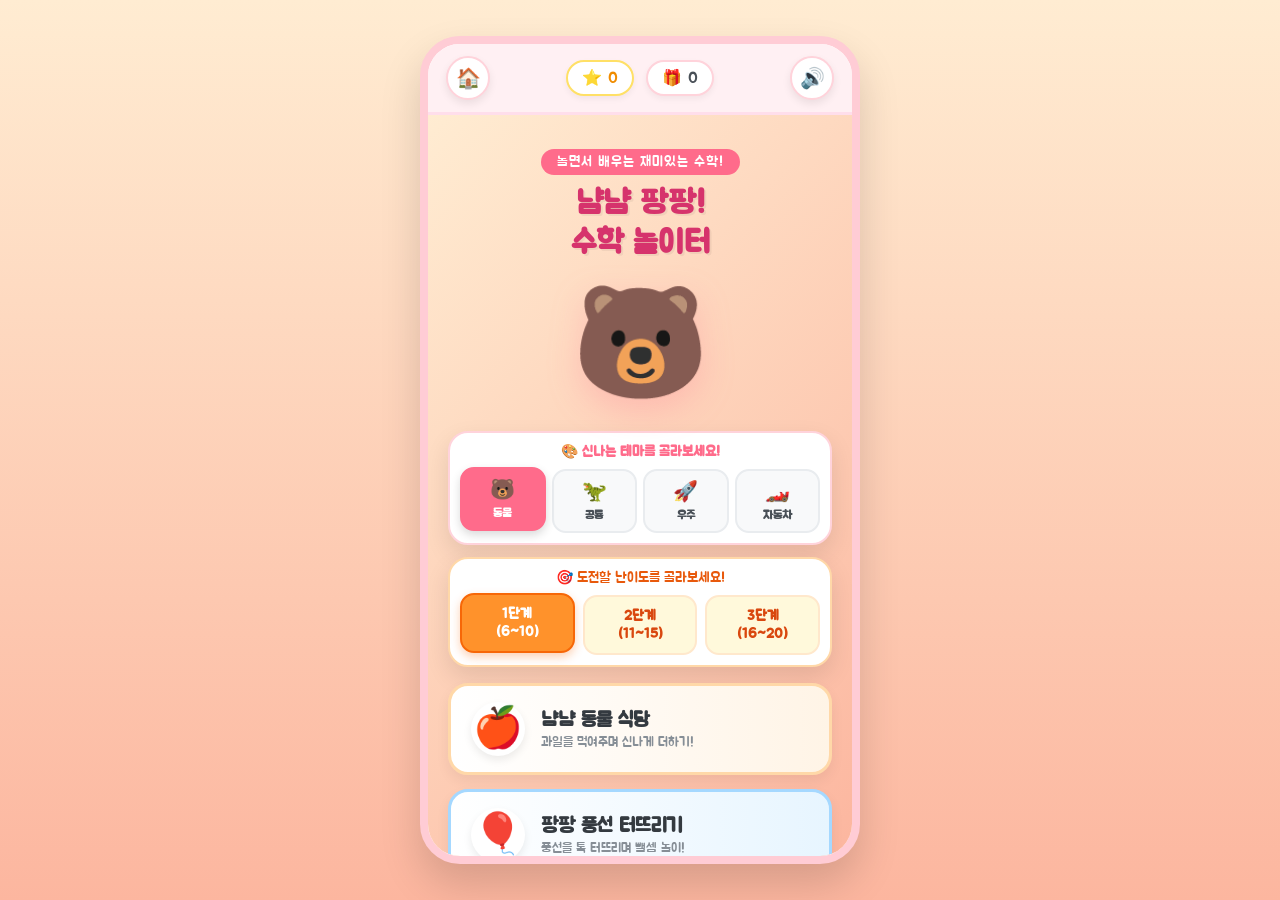
==== 독립실행_kids_math_game.html @ 015cda54 "Initial release: 6yo math playground game" ====
<!DOCTYPE html>
<html lang="ko">
<head>
  <meta charset="UTF-8">
  <meta name="viewport" content="width=device-width, initial-scale=1.0, maximum-scale=1.0, user-scalable=no, viewport-fit=cover">
  <meta name="theme-color" content="#ff6b8b">
  <meta name="mobile-web-app-capable" content="yes">
  <meta name="apple-mobile-web-app-capable" content="yes">
  <meta name="apple-mobile-web-app-status-bar-style" content="black-translucent">
  <link rel="manifest" href="manifest.json">
  <link rel="icon" type="image/png" href="icon-192.png">
  <link rel="apple-touch-icon" href="icon-192.png">
  <title>냠냠 팡팡! 수학 놀이터</title>
  <style>
@import url('https://fonts.googleapis.com/css2?family=Jua&family=Nanum+Round&display=swap');

:root {
  --primary: #ff6b8b;
  --primary-light: #ffd3db;
  --secondary: #4dabf7;
  --secondary-light: #d0ebff;
  --accent: #ffd43b;
  --success: #51cf66;
  --bg-gradient: linear-gradient(135deg, #ffecd2 0%, #fcb69f 100%);
  --card-bg: rgba(255, 255, 255, 0.95);
  --header-bg: #fff0f3;
  --header-border: #ffdeeb;
  --title-color: #d6336c;
  --shadow: 0 10px 25px rgba(0, 0, 0, 0.1);
  --radius-lg: 28px;
  --radius-md: 20px;
  --radius-sm: 14px;
}

/* 테마 1: 공룡 대탐험 테마 */
body.theme-dino {
  --primary: #2b8a3e;
  --primary-light: #d3f9d8;
  --secondary: #f59f00;
  --secondary-light: #fff3bf;
  --accent: #fab005;
  --bg-gradient: linear-gradient(135deg, #d8f5a2 0%, #8ce99a 100%);
  --header-bg: #ebfbee;
  --header-border: #b2f2bb;
  --title-color: #2b8a3e;
}

/* 테마 2: 우주 탐험 테마 */
body.theme-space {
  --primary: #7950f2;
  --primary-light: #e5dbff;
  --secondary: #22b8cf;
  --secondary-light: #c5f6fa;
  --accent: #ffd43b;
  --bg-gradient: linear-gradient(135deg, #e5dbff 0%, #d0ebff 100%);
  --header-bg: #f3f0ff;
  --header-border: #d0bfff;
  --title-color: #5f3dc4;
}

/* 테마 3: 부릉부릉 자동차 테마 */
body.theme-car {
  --primary: #e8590c;
  --primary-light: #ffe8cc;
  --secondary: #1c7ed6;
  --secondary-light: #d0ebff;
  --accent: #fcc419;
  --bg-gradient: linear-gradient(135deg, #ffe8cc 0%, #ffd8a8 100%);
  --header-bg: #fff4e6;
  --header-border: #ffd8a8;
  --title-color: #d9480f;
}

* {
  box-sizing: border-box;
  margin: 0;
  padding: 0;
  -webkit-tap-highlight-color: transparent;
  user-select: none;
  -webkit-user-select: none;
}

body {
  font-family: 'Jua', 'Nanum Round', sans-serif;
  background: #ffe3e3;
  background: linear-gradient(180deg, #ffecd2 0%, #fcb69f 100%);
  min-height: 100vh;
  display: flex;
  justify-content: center;
  align-items: center;
  color: #495057;
  overflow-x: hidden;
}

/* 모바일 폰 컨테이너 */
#app-container {
  width: 100%;
  max-width: 440px;
  min-height: 100vh;
  height: 100dvh;
  background: #ffffff;
  display: flex;
  flex-direction: column;
  position: relative;
  overflow: hidden;
  box-shadow: 0 20px 40px rgba(0,0,0,0.15);
}

@media (min-width: 500px) {
  #app-container {
    height: 92vh;
    min-height: 780px;
    border-radius: 40px;
    border: 8px solid #ffccd5;
  }
}

/* PWA 설치 배너 */
.install-banner {
  background: linear-gradient(135deg, #ff6b8b, #ff8787);
  color: white;
  padding: 10px 14px;
  display: flex;
  align-items: center;
  justify-content: space-between;
  gap: 8px;
  font-size: 13px;
  box-shadow: 0 4px 10px rgba(255, 107, 139, 0.3);
  z-index: 100;
  animation: popIn 0.3s ease;
}

.install-banner-text {
  display: flex;
  align-items: center;
  gap: 6px;
  font-weight: bold;
}

.install-action-btn {
  background: #ffd43b;
  color: #d9480f;
  border: none;
  padding: 6px 14px;
  border-radius: 12px;
  font-size: 13px;
  font-family: inherit;
  font-weight: bold;
  cursor: pointer;
  box-shadow: 0 2px 5px rgba(0,0,0,0.15);
  white-space: nowrap;
}

.install-action-btn:active {
  transform: scale(0.92);
}

.install-close-btn {
  background: transparent;
  border: none;
  color: white;
  font-size: 14px;
  cursor: pointer;
  padding: 4px;
}

/* 상단 네비게이션 헤더 */
.top-nav {
  display: flex;
  align-items: center;
  justify-content: space-between;
  padding: 12px 18px;
  background: var(--header-bg);
  border-bottom: 3px solid var(--header-border);
  z-index: 10;
}

.nav-btn {
  background: white;
  border: 2px solid var(--primary-light);
  width: 44px;
  height: 44px;
  border-radius: 50%;
  font-size: 20px;
  cursor: pointer;
  box-shadow: 0 4px 8px rgba(0, 0, 0, 0.08);
  display: flex;
  align-items: center;
  justify-content: center;
  transition: transform 0.15s, background-color 0.15s;
}

.nav-btn:active {
  transform: scale(0.9);
  background: var(--primary-light);
}

.top-stats {
  display: flex;
  gap: 12px;
}

.stat-badge {
  background: #fff;
  padding: 6px 14px;
  border-radius: 20px;
  font-size: 16px;
  border: 2px solid var(--primary-light);
  display: flex;
  align-items: center;
  gap: 6px;
  box-shadow: 0 3px 6px rgba(0,0,0,0.05);
}

.stat-badge.star {
  color: #f08c00;
  border-color: #ffe066;
}

/* 테마 선택 바 */
.theme-selector-box {
  background: white;
  border-radius: var(--radius-md);
  padding: 10px;
  box-shadow: var(--shadow);
  border: 2px solid var(--primary-light);
  margin-bottom: 12px;
}

.theme-title {
  font-size: 14px;
  color: var(--primary);
  margin-bottom: 8px;
  font-weight: bold;
}

.theme-tabs {
  display: grid;
  grid-template-columns: repeat(4, 1fr);
  gap: 6px;
}

.theme-btn {
  padding: 8px 2px;
  border: 2px solid #e9ecef;
  background: #f8f9fa;
  border-radius: 14px;
  font-family: inherit;
  font-size: 12px;
  font-weight: bold;
  cursor: pointer;
  color: #495057;
  display: flex;
  flex-direction: column;
  align-items: center;
  gap: 3px;
  transition: all 0.2s;
}

.theme-btn span.theme-icon {
  font-size: 20px;
}

.theme-btn.active {
  background: var(--primary);
  color: white;
  border-color: var(--primary);
  transform: translateY(-2px);
  box-shadow: 0 4px 10px rgba(0,0,0,0.15);
}

/* 메인 화면 영역 */
.screen {
  flex: 1;
  display: none;
  flex-direction: column;
  padding: 16px 20px;
  overflow-y: auto;
  position: relative;
}

.screen.active {
  display: flex;
}

/* 홈 화면 */
.home-screen {
  justify-content: space-between;
  text-align: center;
  padding-top: 24px;
  padding-bottom: 24px;
  background: var(--bg-gradient);
}

.main-title-box {
  margin-top: 10px;
}

.logo-badge {
  display: inline-block;
  background: var(--primary);
  color: white;
  padding: 4px 16px;
  border-radius: 16px;
  font-size: 14px;
  margin-bottom: 8px;
  letter-spacing: 1px;
}

/* 메인 타이틀 */
.main-title {
  font-size: 32px;
  color: var(--title-color);
  text-shadow: 2px 2px 0px rgba(0,0,0,0.05);
  line-height: 1.25;
}

.mascot-area {
  margin: 15px auto;
  position: relative;
  width: 160px;
  height: 160px;
  display: flex;
  align-items: center;
  justify-content: center;
  animation: bounce 2s infinite ease-in-out;
}

.mascot-char {
  font-size: 110px;
  filter: drop-shadow(0 12px 16px rgba(255, 107, 139, 0.25));
}

/* 난이도 선택 바 */
.difficulty-selector {
  background: white;
  border-radius: var(--radius-md);
  padding: 10px;
  box-shadow: var(--shadow);
  border: 2px solid #ffd8a8;
  margin-bottom: 16px;
}

.diff-title {
  font-size: 14px;
  color: #e8590c;
  margin-bottom: 8px;
}

.diff-tabs {
  display: flex;
  gap: 8px;
}

.diff-btn {
  flex: 1;
  padding: 10px 4px;
  border: 2px solid #ffe8cc;
  background: #fff9db;
  border-radius: 14px;
  font-family: inherit;
  font-size: 14px;
  font-weight: bold;
  cursor: pointer;
  color: #d9480f;
  transition: all 0.2s;
}

.diff-btn.active {
  background: #ff922b;
  color: white;
  border-color: #f76707;
  transform: translateY(-2px);
  box-shadow: 0 4px 10px rgba(247, 103, 7, 0.3);
}

/* 홈 메뉴 버튼 목록 */
.menu-list {
  display: flex;
  flex-direction: column;
  gap: 14px;
  width: 100%;
}

.game-card-btn {
  background: white;
  border: 3px solid #ffccd5;
  border-radius: var(--radius-md);
  padding: 16px 20px;
  display: flex;
  align-items: center;
  gap: 16px;
  cursor: pointer;
  box-shadow: 0 6px 14px rgba(0,0,0,0.06);
  transition: transform 0.15s, box-shadow 0.15s;
  text-align: left;
}

.game-card-btn:active {
  transform: scale(0.96);
}

.game-card-btn.add-mode {
  border-color: #ffd8a8;
  background: linear-gradient(90deg, #ffffff 0%, #fff4e6 100%);
}

.game-card-btn.sub-mode {
  border-color: #a5d8ff;
  background: linear-gradient(90deg, #ffffff 0%, #e7f5ff 100%);
}

.game-card-btn.quiz-mode {
  border-color: #b2f2bb;
  background: linear-gradient(90deg, #ffffff 0%, #ebfbee 100%);
}

.game-card-btn.sticker-mode {
  border-color: #eebefa;
  background: linear-gradient(90deg, #ffffff 0%, #f8f0fc 100%);
}

.btn-icon {
  font-size: 40px;
  width: 54px;
  height: 54px;
  display: flex;
  align-items: center;
  justify-content: center;
  background: white;
  border-radius: 50%;
  box-shadow: 0 4px 8px rgba(0,0,0,0.08);
}

.btn-info h3 {
  font-size: 20px;
  color: #343a40;
  margin-bottom: 2px;
}

.btn-info p {
  font-size: 13px;
  color: #868e96;
}

/* 게임 플레이 화면 공통 */
.game-header-box {
  background: white;
  border-radius: var(--radius-md);
  padding: 12px 16px;
  text-align: center;
  box-shadow: var(--shadow);
  border: 2px solid #ffccd5;
  margin-bottom: 14px;
}

.prompt-text {
  font-size: 21px;
  color: #c2255c;
  line-height: 1.35;
}

.voice-replay-btn {
  display: inline-flex;
  align-items: center;
  gap: 6px;
  margin-top: 6px;
  background: #fff0f6;
  border: 1px solid #fcc2d7;
  color: #e64980;
  padding: 4px 12px;
  border-radius: 14px;
  font-size: 13px;
  cursor: pointer;
}

/* 수식 표시 바 */
.equation-bar {
  display: flex;
  align-items: center;
  justify-content: center;
  gap: 12px;
  font-size: 34px;
  color: #212529;
  background: #f8f9fa;
  border-radius: var(--radius-sm);
  padding: 8px 16px;
  margin-bottom: 16px;
  border: 2px dashed #dee2e6;
}

.num-pill {
  background: white;
  border-radius: 12px;
  padding: 4px 14px;
  box-shadow: 0 3px 6px rgba(0,0,0,0.08);
  border: 2px solid #adb5bd;
}

.num-pill.unknown {
  color: #ff6b8b;
  border-color: #ff8787;
  background: #fff5f5;
  min-width: 50px;
  text-align: center;
  animation: pulse 1.5s infinite;
}

/* 게임 무대 (동물, 풍선 등) */
.stage-area {
  flex: 1;
  background: white;
  border-radius: var(--radius-lg);
  box-shadow: var(--shadow);
  border: 3px solid #ffdeeb;
  padding: 16px;
  display: flex;
  flex-direction: column;
  align-items: center;
  justify-content: center;
  position: relative;
  min-height: 250px;
  margin-bottom: 16px;
  overflow: hidden;
}

/* 동물 먹이주기 스테이지 */
.feeder-stage {
  width: 100%;
  height: 100%;
  display: flex;
  flex-direction: column;
  align-items: center;
  justify-content: space-around;
}

.animal-avatar {
  font-size: 80px;
  transition: transform 0.2s;
  cursor: pointer;
  position: relative;
}

.animal-avatar.nom-nom {
  animation: animalEat 0.35s ease;
}

.food-count-bubble {
  position: absolute;
  top: -10px;
  right: -15px;
  background: #ff6b8b;
  color: white;
  width: 36px;
  height: 36px;
  border-radius: 50%;
  font-size: 18px;
  display: flex;
  align-items: center;
  justify-content: center;
  box-shadow: 0 3px 6px rgba(0,0,0,0.2);
}

.food-basket {
  width: 100%;
  background: #fff4e6;
  border-radius: var(--radius-md);
  border: 2px solid #ffd8a8;
  padding: 12px;
  display: flex;
  flex-wrap: wrap;
  justify-content: center;
  gap: 10px;
  min-height: 80px;
}

.food-item {
  font-size: 38px;
  width: 54px;
  height: 54px;
  background: white;
  border-radius: 50%;
  display: flex;
  align-items: center;
  justify-content: center;
  box-shadow: 0 4px 8px rgba(0,0,0,0.1);
  cursor: pointer;
  transition: transform 0.15s, opacity 0.2s;
}

.food-item:active {
  transform: scale(1.2);
}

.food-item.eaten {
  opacity: 0.2;
  transform: scale(0.6);
  pointer-events: none;
}

/* 풍선 터뜨리기 스테이지 */
.balloon-grid {
  display: flex;
  flex-wrap: wrap;
  justify-content: center;
  gap: 14px;
  width: 100%;
  max-width: 320px;
}

.balloon {
  font-size: 46px;
  width: 65px;
  height: 75px;
  display: flex;
  align-items: center;
  justify-content: center;
  cursor: pointer;
  transition: transform 0.2s;
  animation: floatBalloon 3s infinite ease-in-out alternate;
}

.balloon:active {
  transform: scale(0.85);
}

.balloon.popped {
  animation: popEffect 0.3s forwards;
  pointer-events: none;
}

/* 보기 선택 버튼 영역 (키패드) */
.choices-area {
  display: grid;
  grid-template-columns: repeat(3, 1fr);
  gap: 12px;
  margin-bottom: 10px;
}

.choice-btn {
  background: white;
  border: 3px solid #ffccd5;
  border-radius: var(--radius-md);
  height: 64px;
  font-size: 28px;
  font-family: inherit;
  color: #495057;
  cursor: pointer;
  box-shadow: 0 5px 12px rgba(0,0,0,0.06);
  transition: transform 0.1s, background-color 0.15s, border-color 0.15s;
}

.choice-btn:active {
  transform: scale(0.92);
  background: #ffdeeb;
  border-color: #ff6b8b;
}

/* 스티커 보관함 화면 */
.sticker-book-screen {
  background: #fdf2e9;
  text-align: center;
}

.sticker-board {
  flex: 1;
  background: white;
  border-radius: var(--radius-lg);
  border: 4px dashed #fcc419;
  margin: 14px 0;
  position: relative;
  overflow: hidden;
  box-shadow: var(--shadow);
  display: flex;
  flex-wrap: wrap;
  align-content: flex-start;
  padding: 16px;
  gap: 12px;
}

.sticker-board-empty {
  width: 100%;
  height: 100%;
  display: flex;
  flex-direction: column;
  align-items: center;
  justify-content: center;
  color: #adb5bd;
  font-size: 16px;
  gap: 8px;
}

.placed-sticker {
  font-size: 48px;
  animation: popIn 0.4s cubic-bezier(0.175, 0.885, 0.32, 1.275);
}

/* 축하 팝업 모달 */
.modal-overlay {
  position: absolute;
  top: 0;
  left: 0;
  width: 100%;
  height: 100%;
  background: rgba(0,0,0,0.5);
  display: none;
  align-items: center;
  justify-content: center;
  z-index: 100;
  backdrop-filter: blur(3px);
}

.modal-overlay.active {
  display: flex;
}

.reward-modal {
  background: white;
  width: 85%;
  max-width: 320px;
  border-radius: var(--radius-lg);
  padding: 24px 20px;
  text-align: center;
  box-shadow: 0 15px 35px rgba(0,0,0,0.25);
  border: 4px solid #ffd43b;
  animation: popIn 0.35s cubic-bezier(0.175, 0.885, 0.32, 1.275);
}

.reward-icon {
  font-size: 72px;
  margin: 10px 0;
  display: inline-block;
  animation: spinTrophy 1.2s ease;
}

.reward-title {
  font-size: 26px;
  color: #e8590c;
  margin-bottom: 6px;
}

.reward-desc {
  font-size: 16px;
  color: #495057;
  margin-bottom: 20px;
}

.modal-next-btn {
  background: linear-gradient(135deg, #ff6b8b, #ff8e53);
  color: white;
  border: none;
  padding: 14px 28px;
  font-size: 20px;
  font-family: inherit;
  border-radius: 20px;
  cursor: pointer;
  box-shadow: 0 6px 16px rgba(255, 107, 139, 0.4);
  width: 100%;
}

.modal-next-btn:active {
  transform: scale(0.95);
}

/* 컨페티(별가루 효과) */
.confetti-layer {
  position: absolute;
  top: 0;
  left: 0;
  width: 100%;
  height: 100%;
  pointer-events: none;
  z-index: 99;
}

/* 애니메이션 */
@keyframes bounce {
  0%, 100% { transform: translateY(0); }
  50% { transform: translateY(-12px); }
}

@keyframes pulse {
  0%, 100% { transform: scale(1); }
  50% { transform: scale(1.1); }
}

@keyframes popIn {
  0% { transform: scale(0.3); opacity: 0; }
  80% { transform: scale(1.1); opacity: 1; }
  100% { transform: scale(1); }
}

@keyframes animalEat {
  0% { transform: scale(1); }
  40% { transform: scale(1.25) rotate(-5deg); }
  70% { transform: scale(1.2) rotate(5deg); }
  100% { transform: scale(1); }
}

@keyframes floatBalloon {
  0% { transform: translateY(0px) rotate(-3deg); }
  100% { transform: translateY(-8px) rotate(3deg); }
}

@keyframes popEffect {
  0% { transform: scale(1); opacity: 1; }
  50% { transform: scale(1.4); opacity: 0.6; }
  100% { transform: scale(0); opacity: 0; }
}

@keyframes shake {
  0%, 100% { transform: translateX(0); }
  25% { transform: translateX(-8px); }
  75% { transform: translateX(8px); }
}

.shake-it {
  animation: shake 0.3s ease-in-out;
}

</style>
</head>
<body>
  <div id="app-container">
    <!-- PWA 원클릭 앱 설치 배너 -->
    <div id="pwa-install-banner" class="install-banner" style="display: none;">
      <div class="install-banner-text">
        <span>📲</span> 폰에 앱으로 설치하고 바로 실행하기!
      </div>
      <button id="pwa-install-btn" class="install-action-btn">설치</button>
      <button id="pwa-close-btn" class="install-close-btn">✕</button>
    </div>

    <!-- 컨페티 효과 캔버스 -->
    <canvas id="confetti-canvas" class="confetti-layer"></canvas>

    <!-- 상단 네비게이션 & 상태 바 -->
    <header class="top-nav">
      <button id="home-btn" class="nav-btn" title="처음으로">🏠</button>
      <div class="top-stats">
        <div class="stat-badge star">⭐ <span id="star-count-display">0</span></div>
        <div class="stat-badge">🎁 <span id="sticker-count-display">0</span></div>
      </div>
      <button id="sound-toggle-btn" class="nav-btn" title="소리 켜기/끄기">🔊</button>
    </header>

    <!-- 1. 메인 홈 화면 -->
    <main id="home-screen" class="screen home-screen active">
      <div class="main-title-box">
        <span class="logo-badge">놀면서 배우는 재미있는 수학!</span>
        <h1 class="main-title">냠냠 팡팡!<br>수학 놀이터</h1>
      </div>

      <div class="mascot-area">
        <div class="mascot-char" id="main-mascot">🐻</div>
      </div>

      <!-- 테마 선택 바 (동물 / 공룡 / 우주 / 자동차) -->
      <div class="theme-selector-box">
        <div class="theme-title">🎨 신나는 테마를 골라보세요!</div>
        <div class="theme-tabs">
          <button class="theme-btn active" data-theme="animals">
            <span class="theme-icon">🐻</span>
            <span>동물</span>
          </button>
          <button class="theme-btn" data-theme="dino">
            <span class="theme-icon">🦖</span>
            <span>공룡</span>
          </button>
          <button class="theme-btn" data-theme="space">
            <span class="theme-icon">🚀</span>
            <span>우주</span>
          </button>
          <button class="theme-btn" data-theme="car">
            <span class="theme-icon">🏎️</span>
            <span>자동차</span>
          </button>
        </div>
      </div>

      <!-- 난이도 선택 바 (기초 5이하는 제외하고 6~10이 1단계) -->
      <div class="difficulty-selector">
        <div class="diff-title">🎯 도전할 난이도를 골라보세요!</div>
        <div class="diff-tabs">
          <button class="diff-btn active" data-level="1">1단계<br>(6~10)</button>
          <button class="diff-btn" data-level="2">2단계<br>(11~15)</button>
          <button class="diff-btn" data-level="3">3단계<br>(16~20)</button>
        </div>
      </div>

      <!-- 게임 모드 선택 메뉴 -->
      <div class="menu-list">
        <div class="game-card-btn add-mode" id="btn-mode-add">
          <div class="btn-icon">🍎</div>
          <div class="btn-info">
            <h3>냠냠 동물 식당</h3>
            <p>과일을 먹여주며 신나게 더하기!</p>
          </div>
        </div>

        <div class="game-card-btn sub-mode" id="btn-mode-sub">
          <div class="btn-icon">🎈</div>
          <div class="btn-info">
            <h3>팡팡 풍선 터뜨리기</h3>
            <p>풍선을 톡 터뜨리며 뺄셈 놀이!</p>
          </div>
        </div>

        <div class="game-card-btn quiz-mode" id="btn-mode-quiz">
          <div class="btn-icon">⭐</div>
          <div class="btn-info">
            <h3>별나라 퀴즈</h3>
            <p>스피드 퀴즈 풀고 별 모으기!</p>
          </div>
        </div>

        <div class="game-card-btn sticker-mode" id="btn-mode-stickers">
          <div class="btn-icon">📖</div>
          <div class="btn-info">
            <h3>내 보물 스티커북</h3>
            <p>내가 모은 칭찬 스티커 보러가기</p>
          </div>
        </div>

        <!-- PC 없이 평생 단독 실행 안내 & 다운로드 버튼 -->
        <div class="standalone-download-card" style="background:#fff9db; border:2px dashed #f59f00; border-radius:18px; padding:12px; margin-top:8px; text-align:center;">
          <div style="font-size:13px; font-weight:bold; color:#d9480f; margin-bottom:6px;">
            💻 PC를 끄고도 스마트폰에서 단독 실행하고 싶다면?
          </div>
          <a href="독립실행_kids_math_game.html" download="수학놀이터.html" style="display:inline-block; background:#ff922b; color:white; padding:8px 18px; border-radius:14px; text-decoration:none; font-size:14px; font-weight:bold; box-shadow:0 3px 6px rgba(0,0,0,0.15);">
            📥 스마트폰에 단독실행 파일 다운로드
          </a>
          <div style="font-size:11px; color:#868e96; margin-top:6px; line-height:1.4;">
            다운로드 후 폰의 [내 파일 ➡️ 다운로드]에서 열고<br>[홈 화면에 추가]하면 PC 없이 평생 단독 실행됩니다!
          </div>
        </div>
      </div>
    </main>

    <!-- 2. 게임 플레이 화면 (공통) -->
    <section id="game-play-screen" class="screen">
      <!-- 안내 문구 및 음성 다시듣기 -->
      <div class="game-header-box">
        <div id="prompt-text" class="prompt-text">문제를 준비하고 있어요...</div>
        <button id="replay-voice-btn" class="voice-replay-btn">
          <span>🔊</span> 다시 들려줘!
        </button>
      </div>

      <!-- 수식 표시 바 -->
      <div class="equation-bar">
        <span id="eq-num1" class="num-pill">0</span>
        <span id="eq-operator">+</span>
        <span id="eq-num2" class="num-pill">0</span>
        <span>=</span>
        <span id="eq-ans" class="num-pill unknown">?</span>
      </div>

      <!-- 인터랙티브 놀이 무대 -->
      <div class="stage-area" id="game-stage">
        <!-- 자바스크립트가 동적으로 채움 -->
      </div>

      <!-- 보기 버튼 키패드 -->
      <div class="choices-area" id="choices-area">
        <!-- 보기 버튼이 생성됨 -->
      </div>
    </section>

    <!-- 3. 스티커북 화면 -->
    <section id="sticker-book-screen" class="screen sticker-book-screen">
      <div class="game-header-box">
        <h2 style="font-size:24px; color:#d9480f;">🎨 내 보물 스티커북</h2>
        <p style="font-size:14px; color:#868e96; margin-top:4px;">문제를 맞출 때마다 받은 반짝이 스티커들이에요!</p>
      </div>

      <div class="sticker-board" id="sticker-board">
        <!-- 수집한 스티커들이 렌더링됨 -->
      </div>
    </section>

    <!-- 정답 축하 보상 팝업 모달 -->
    <div id="reward-modal-overlay" class="modal-overlay">
      <div class="reward-modal">
        <div id="modal-reward-icon" class="reward-icon">⭐</div>
        <h2 id="modal-reward-title" class="reward-title">참 잘했어요!</h2>
        <p id="modal-reward-desc" class="reward-desc">새로운 칭찬 스티커를 받았어요!</p>
        <button id="modal-next-btn" class="modal-next-btn">다음 문제로 Go! 🚀</button>
      </div>
    </div>
  </div>

  <script>
// Web Audio API 기반 효과음 합성기 + Web Speech API 한국어 TTS
class SoundManager {
  constructor() {
    this.ctx = null;
    this.isMuted = false;
    this.speechEnabled = true;
  }

  init() {
    if (!this.ctx) {
      const AudioContext = window.AudioContext || window.webkitAudioContext;
      if (AudioContext) {
        this.ctx = new AudioContext();
      }
    }
    if (this.ctx && this.ctx.state === 'suspended') {
      this.ctx.resume();
    }
  }

  playTone(freq, duration, type = 'sine', gainVal = 0.2) {
    if (this.isMuted || !this.ctx) return;
    try {
      const osc = this.ctx.createOscillator();
      const gain = this.ctx.createGain();
      osc.type = type;
      osc.frequency.setValueAtTime(freq, this.ctx.currentTime);
      gain.gain.setValueAtTime(gainVal, this.ctx.currentTime);
      gain.gain.exponentialRampToValueAtTime(0.001, this.ctx.currentTime + duration);
      osc.connect(gain);
      gain.connect(this.ctx.destination);
      osc.start();
      osc.stop(this.ctx.currentTime + duration);
    } catch (e) {
      console.warn(e);
    }
  }

  // 뿅 터지는 소리
  playPop() {
    if (this.isMuted || !this.ctx) return;
    try {
      const osc = this.ctx.createOscillator();
      const gain = this.ctx.createGain();
      osc.type = 'triangle';
      osc.frequency.setValueAtTime(450, this.ctx.currentTime);
      osc.frequency.exponentialRampToValueAtTime(80, this.ctx.currentTime + 0.12);
      gain.gain.setValueAtTime(0.35, this.ctx.currentTime);
      gain.gain.exponentialRampToValueAtTime(0.01, this.ctx.currentTime + 0.12);
      osc.connect(gain);
      gain.connect(this.ctx.destination);
      osc.start();
      osc.stop(this.ctx.currentTime + 0.13);
    } catch(e) {}
  }

  // 냠냠 먹는 소리
  playNom() {
    if (this.isMuted || !this.ctx) return;
    try {
      const t = this.ctx.currentTime;
      [350, 420, 280].forEach((f, i) => {
        const osc = this.ctx.createOscillator();
        const gain = this.ctx.createGain();
        osc.type = 'sine';
        osc.frequency.setValueAtTime(f, t + i * 0.06);
        gain.gain.setValueAtTime(0.25, t + i * 0.06);
        gain.gain.exponentialRampToValueAtTime(0.01, t + i * 0.06 + 0.05);
        osc.connect(gain);
        gain.connect(this.ctx.destination);
        osc.start(t + i * 0.06);
        osc.stop(t + i * 0.06 + 0.05);
      });
    } catch(e) {}
  }

  // 정답 팡파레
  playCorrect() {
    if (this.isMuted || !this.ctx) return;
    try {
      const notes = [523.25, 659.25, 783.99, 1046.5]; // C5, E5, G5, C6
      const t = this.ctx.currentTime;
      notes.forEach((freq, idx) => {
        const osc = this.ctx.createOscillator();
        const gain = this.ctx.createGain();
        osc.type = 'triangle';
        osc.frequency.setValueAtTime(freq, t + idx * 0.1);
        gain.gain.setValueAtTime(0.28, t + idx * 0.1);
        gain.gain.exponentialRampToValueAtTime(0.001, t + idx * 0.1 + (idx === 3 ? 0.45 : 0.15));
        osc.connect(gain);
        gain.connect(this.ctx.destination);
        osc.start(t + idx * 0.1);
        osc.stop(t + idx * 0.1 + (idx === 3 ? 0.5 : 0.18));
      });
    } catch(e) {}
  }

  // 격려 사운드
  playEncourage() {
    if (this.isMuted || !this.ctx) return;
    try {
      const notes = [523.25, 440]; // C5, A4
      const t = this.ctx.currentTime;
      notes.forEach((freq, idx) => {
        const osc = this.ctx.createOscillator();
        const gain = this.ctx.createGain();
        osc.type = 'sine';
        osc.frequency.setValueAtTime(freq, t + idx * 0.15);
        gain.gain.setValueAtTime(0.18, t + idx * 0.15);
        gain.gain.exponentialRampToValueAtTime(0.001, t + idx * 0.15 + 0.2);
        osc.connect(gain);
        gain.connect(this.ctx.destination);
        osc.start(t + idx * 0.15);
        osc.stop(t + idx * 0.15 + 0.22);
      });
    } catch(e) {}
  }

  // 별 획득 소리
  playStar() {
    if (this.isMuted || !this.ctx) return;
    try {
      const notes = [783.99, 987.77, 1174.66, 1567.98];
      const t = this.ctx.currentTime;
      notes.forEach((f, i) => {
        const osc = this.ctx.createOscillator();
        const gain = this.ctx.createGain();
        osc.type = 'sine';
        osc.frequency.setValueAtTime(f, t + i * 0.07);
        gain.gain.setValueAtTime(0.2, t + i * 0.07);
        gain.gain.exponentialRampToValueAtTime(0.001, t + i * 0.07 + 0.25);
        osc.connect(gain);
        gain.connect(this.ctx.destination);
        osc.start(t + i * 0.07);
        osc.stop(t + i * 0.07 + 0.27);
      });
    } catch(e) {}
  }

  // 버튼 클릭음
  playClick() {
    this.playTone(600, 0.05, 'triangle', 0.15);
  }

  // 테마 특화 사운드: 공룡 쿵 (묵직한 발걸음)
  playDinoStomp() {
    if (this.isMuted || !this.ctx) return;
    try {
      const osc = this.ctx.createOscillator();
      const gain = this.ctx.createGain();
      osc.type = 'sawtooth';
      osc.frequency.setValueAtTime(140, this.ctx.currentTime);
      osc.frequency.exponentialRampToValueAtTime(35, this.ctx.currentTime + 0.25);
      gain.gain.setValueAtTime(0.4, this.ctx.currentTime);
      gain.gain.exponentialRampToValueAtTime(0.01, this.ctx.currentTime + 0.25);
      osc.connect(gain);
      gain.connect(this.ctx.destination);
      osc.start();
      osc.stop(this.ctx.currentTime + 0.26);
    } catch(e) {}
  }

  // 테마 특화 사운드: 우주 레이저 (퓨융!)
  playLaser() {
    if (this.isMuted || !this.ctx) return;
    try {
      const osc = this.ctx.createOscillator();
      const gain = this.ctx.createGain();
      osc.type = 'sawtooth';
      osc.frequency.setValueAtTime(880, this.ctx.currentTime);
      osc.frequency.exponentialRampToValueAtTime(150, this.ctx.currentTime + 0.18);
      gain.gain.setValueAtTime(0.25, this.ctx.currentTime);
      gain.gain.exponentialRampToValueAtTime(0.01, this.ctx.currentTime + 0.18);
      osc.connect(gain);
      gain.connect(this.ctx.destination);
      osc.start();
      osc.stop(this.ctx.currentTime + 0.19);
    } catch(e) {}
  }

  // 테마 특화 사운드: 자동차 빵빵 (경적)
  playCarHonk() {
    if (this.isMuted || !this.ctx) return;
    try {
      const t = this.ctx.currentTime;
      [349.23, 440].forEach(f => {
        const osc = this.ctx.createOscillator();
        const gain = this.ctx.createGain();
        osc.type = 'triangle';
        osc.frequency.setValueAtTime(f, t);
        gain.gain.setValueAtTime(0.25, t);
        gain.gain.setValueAtTime(0.25, t + 0.1);
        gain.gain.exponentialRampToValueAtTime(0.01, t + 0.15);
        osc.connect(gain);
        gain.connect(this.ctx.destination);
        osc.start(t);
        osc.stop(t + 0.16);
      });
    } catch(e) {}
  }

  // 한국어 음성 읽어주기 (TTS)
  speak(text) {
    if (!this.speechEnabled || !('speechSynthesis' in window)) return;
    try {
      window.speechSynthesis.cancel();
      const utterance = new SpeechSynthesisUtterance(text);
      utterance.lang = 'ko-KR';
      utterance.rate = 0.95;
      utterance.pitch = 1.3;
      window.speechSynthesis.speak(utterance);
    } catch (e) {
      console.warn(e);
    }
  }
}

window.sound = new SoundManager();


// 6세 맞춤형 수학 모험 게임 로직

// 전역 상태
const STATE = {
  stars: 0,
  currentMode: null, // 'add', 'sub', 'quiz'
  difficulty: 1,     // 1단계: 6~10 (5이하는 제외됨), 2단계: 11~15, 3단계: 16~20
  currentTheme: 'animals', // 'animals', 'dino', 'space', 'car'
  currentProblem: null,
  eatenCount: 0,
  poppedCount: 0,
  stickers: [],
  soundMuted: false,
};

// 스티커 풀 (보상용 귀여운 이모지들)
const STICKER_POOL = [
  '⭐', '🌟', '🌈', '🍭', '🍓', '🧁', '🍦', '🍕',
  '🐶', '🐱', '🐰', '🐻', '🐼', '🦁', '🦖', '🚀',
  '🏎️', '⚽', '👑', '🎁', '🎈', '💖', '🦄', '🐣'
];

// 테마 정의 (아이들이 좋아하는 4가지 모험 월드)
const THEMES = {
  animals: {
    id: 'animals',
    name: '동물 친구들',
    mascot: '🐻',
    title: '냠냠 팡팡!<br>수학 놀이터',
    voiceIntro: '귀여운 동물 친구들과 놀아봐요!',
    targets: [
      { icon: '🐻', name: '곰돌이' },
      { icon: '🐰', name: '토끼' },
      { icon: '🐼', name: '판다' },
      { icon: '🐶', name: '강아지' },
      { icon: '🐱', name: '야옹이' },
      { icon: '🦁', name: '사자' }
    ],
    addItems: ['🍎', '🍓', '🍌', '🍇', '🥕', '🍩', '🍪', '🥞'],
    addPrompt: (t, n1, n2) => `${t.name}에게 간식 ${n1}개와 ${n2}개를 줄 거야. 모두 몇 개일까?`,
    addTitle: (t) => `${t.icon} ${t.name}에게 줄 간식은 모두 몇 개일까?`,
    addFeedAction: () => window.sound.playNom(),
    subItems: ['🎈', '🔴', '🟡', '🟢', '🟣', '🟠', '🔵'],
    subPrompt: (n1, n2) => `풍선 ${n1}개 중에 ${n2}개를 톡 터뜨려봐! 남은 풍선은 몇 개일까?`,
    subTitle: (n2) => `풍선 ${n2}개를 톡! 터뜨리고 남은 개수를 맞춰봐!`,
    subUnit: '개',
    subAction: () => window.sound.playPop()
  },
  dino: {
    id: 'dino',
    name: '공룡 대탐험',
    mascot: '🦖',
    title: '쿵쿵 크아앙!<br>공룡 수학 모험',
    voiceIntro: '쿵쿵! 신나는 공룡 대탐험이에요!',
    targets: [
      { icon: '🦖', name: '티라노' },
      { icon: '🦕', name: '브라키오' },
      { icon: '🦅', name: '프테라노돈' },
      { icon: '🐊', name: '아기공룡' }
    ],
    addItems: ['🍖', '🥩', '🍗', '🌿', '🪵', '🍄', '🍎'],
    addPrompt: (t, n1, n2) => `배고픈 ${t.name}에게 먹이 ${n1}개와 ${n2}개를 먹여줄 거야. 모두 몇 개일까?`,
    addTitle: (t) => `${t.icon} ${t.name}에게 줄 먹이는 모두 몇 개일까?`,
    addFeedAction: () => window.sound.playDinoStomp(),
    subItems: ['🥚', '🥚', '🥚', '🥚', '🥚', '🥚', '🥚'],
    subPrompt: (n1, n2) => `공룡 알 ${n1}개 중 ${n2}개를 톡톡 깨뜨려봐! 남은 알은 몇 개일까?`,
    subTitle: (n2) => `공룡 알 ${n2}개를 톡! 깨뜨리고 남은 알을 세어봐!`,
    subUnit: '개',
    subAction: () => window.sound.playDinoStomp()
  },
  space: {
    id: 'space',
    name: '우주 별나라',
    mascot: '🚀',
    title: '슈우웅 퓨융!<br>우주 수학 탐험',
    voiceIntro: '반짝반짝 신비한 우주 탐험이에요!',
    targets: [
      { icon: '🚀', name: '우주선' },
      { icon: '🛸', name: 'UFO' },
      { icon: '👨‍🚀', name: '우주비행사' },
      { icon: '👾', name: '외계인 친구' }
    ],
    addItems: ['⭐', '⚡', '🔋', '💎', '🪐', '💫', '🌟'],
    addPrompt: (t, n1, n2) => `${t.name}에 별 에너지 ${n1}개와 ${n2}개를 충전할 거야. 모두 몇 개일까?`,
    addTitle: (t) => `${t.icon} ${t.name}에 충전할 에너지는 모두 몇 개일까?`,
    addFeedAction: () => window.sound.playStar(),
    subItems: ['☄️', '🌑', '🪐', '🌌', '🛸', '🛰️', '💫'],
    subPrompt: (n1, n2) => `우주 운석 ${n1}개 중 ${n2}개를 레이저로 팡! 파괴해봐! 남은 운석은 몇 개일까?`,
    subTitle: (n2) => `운석 ${n2}개를 레이저로 팡! 쏘고 남은 것을 세어봐!`,
    subUnit: '개',
    subAction: () => window.sound.playLaser()
  },
  car: {
    id: 'car',
    name: '씽씽 자동차',
    mascot: '🏎️',
    title: '부릉부릉 빵빵!<br>자동차 수학 레이싱',
    voiceIntro: '부릉부릉! 신나는 자동차 레이싱이에요!',
    targets: [
      { icon: '🅿️', name: '주차장' },
      { icon: '🏁', name: '도착지' },
      { icon: '⛽', name: '주유소' },
      { icon: '🚏', name: '정류장' }
    ],
    addItems: ['🚗', '🚙', '🚕', '🚓', '🚑', '🚒', '🚚', '🏎️'],
    addPrompt: (t, n1, n2) => `${t.name}에 자동차 ${n1}대와 ${n2}대가 들어왔어. 모두 몇 대일까?`,
    addTitle: (t) => `${t.icon} ${t.name}에 모인 자동차는 모두 몇 대일까?`,
    addFeedAction: () => window.sound.playCarHonk(),
    subItems: ['🚗', '🚕', '🚙', '🏎️', '🚐', '🚚', '🛵'],
    subPrompt: (n1, n2) => `자동차 ${n1}대 중 ${n2}대가 부릉 출발했어! 남은 차는 몇 대일까?`,
    subTitle: (n2) => `자동차 ${n2}대를 탭해서 슝 출발시키고 남은 차를 세어봐!`,
    subUnit: '대',
    subAction: () => window.sound.playCarHonk()
  }
};

// 초기화
document.addEventListener('DOMContentLoaded', () => {
  loadSavedData();
  setupUIEventListeners();
  updateHeaderStats();
});

function loadSavedData() {
  try {
    const savedStars = localStorage.getItem('math_kids_stars');
    const savedStickers = localStorage.getItem('math_kids_stickers');
    const savedDiff = localStorage.getItem('math_kids_diff');
    const savedTheme = localStorage.getItem('math_kids_theme');
    if (savedStars) STATE.stars = parseInt(savedStars, 10);
    if (savedStickers) STATE.stickers = JSON.parse(savedStickers);
    if (savedDiff) {
      STATE.difficulty = parseInt(savedDiff, 10);
      document.querySelectorAll('.diff-btn').forEach(btn => {
        btn.classList.toggle('active', parseInt(btn.dataset.level, 10) === STATE.difficulty);
      });
    }
    if (savedTheme && THEMES[savedTheme]) {
      applyTheme(savedTheme, false);
    }
  } catch (e) {
    console.warn(e);
  }
}

function saveData() {
  try {
    localStorage.setItem('math_kids_stars', STATE.stars);
    localStorage.setItem('math_kids_stickers', JSON.stringify(STATE.stickers));
    localStorage.setItem('math_kids_diff', STATE.difficulty);
    localStorage.setItem('math_kids_theme', STATE.currentTheme);
  } catch (e) {
    console.warn(e);
  }
}

function applyTheme(themeId, speakAnnouncement = true) {
  const theme = THEMES[themeId];
  if (!theme) return;
  STATE.currentTheme = themeId;
  saveData();

  // 바디 클래스 변경
  document.body.className = themeId === 'animals' ? '' : `theme-${themeId}`;

  // 마스코트 & 타이틀 변경
  const mascotEl = document.getElementById('main-mascot');
  if (mascotEl) mascotEl.textContent = theme.mascot;

  const titleEl = document.querySelector('.main-title');
  if (titleEl) titleEl.innerHTML = theme.title;

  // 탭 active 갱신
  document.querySelectorAll('.theme-btn').forEach(b => {
    b.classList.toggle('active', b.dataset.theme === themeId);
  });

  if (speakAnnouncement) {
    window.sound.speak(theme.voiceIntro);
  }
}

function updateHeaderStats() {
  document.getElementById('star-count-display').textContent = STATE.stars;
  document.getElementById('sticker-count-display').textContent = STATE.stickers.length;
}

// 이벤트 리스너 세팅
function setupUIEventListeners() {
  // 첫 터치/클릭 시 오디오 활성화
  document.body.addEventListener('touchstart', () => window.sound.init(), { once: true });
  document.body.addEventListener('click', () => window.sound.init(), { once: true });

  // 상단 홈 버튼
  document.getElementById('home-btn').addEventListener('click', () => {
    window.sound.playClick();
    showScreen('home-screen');
  });

  // 상단 소리 토글 버튼
  const soundBtn = document.getElementById('sound-toggle-btn');
  soundBtn.addEventListener('click', () => {
    STATE.soundMuted = !STATE.soundMuted;
    window.sound.isMuted = STATE.soundMuted;
    window.sound.speechEnabled = !STATE.soundMuted;
    soundBtn.textContent = STATE.soundMuted ? '🔇' : '🔊';
    if (!STATE.soundMuted) window.sound.playClick();
  });

  // 테마 선택 버튼 클릭 이벤트
  document.querySelectorAll('.theme-btn').forEach(btn => {
    btn.addEventListener('click', (e) => {
      window.sound.playClick();
      const themeId = e.currentTarget.dataset.theme;
      applyTheme(themeId, true);
    });
  });

  // 난이도 선택 버튼 (1단계: 6~10부터 시작)
  document.querySelectorAll('.diff-btn').forEach(btn => {
    btn.addEventListener('click', (e) => {
      window.sound.playClick();
      document.querySelectorAll('.diff-btn').forEach(b => b.classList.remove('active'));
      e.currentTarget.classList.add('active');
      STATE.difficulty = parseInt(e.currentTarget.dataset.level, 10);
      saveData();
      
      const diffNames = {
        1: '1단계, 6부터 10까지 덧셈 뺄셈이에요!',
        2: '2단계, 10 만들기랑 15까지 도전해봐요!',
        3: '3단계, 20까지 최고 난이도예요!'
      };
      window.sound.speak(diffNames[STATE.difficulty]);
    });
  });

  // 게임 모드 선택
  document.getElementById('btn-mode-add').addEventListener('click', () => startAddMode());
  document.getElementById('btn-mode-sub').addEventListener('click', () => startSubMode());
  document.getElementById('btn-mode-quiz').addEventListener('click', () => startQuizMode());
  document.getElementById('btn-mode-stickers').addEventListener('click', () => openStickerBook());

  // 음성 다시 듣기 버튼
  document.getElementById('replay-voice-btn').addEventListener('click', () => {
    window.sound.playClick();
    if (STATE.currentProblem && STATE.currentProblem.voiceText) {
      window.sound.speak(STATE.currentProblem.voiceText);
    }
  });

  // 다음 문제 모달 버튼
  document.getElementById('modal-next-btn').addEventListener('click', (e) => {
    e.stopPropagation();
    goToNextProblem();
  });
}

function showScreen(screenId) {
  document.querySelectorAll('.screen').forEach(s => s.classList.remove('active'));
  document.getElementById(screenId).classList.add('active');
}

// ----------------------------------------------------
// 문제 생성기 (난이도 1단계는 6~10 수 범위 보장)
// ----------------------------------------------------
function generateProblem(type) {
  let num1, num2, ans;
  
  if (type === 'add') {
    if (STATE.difficulty === 1) {
      ans = Math.floor(Math.random() * 5) + 6; // 6, 7, 8, 9, 10
      num1 = Math.floor(Math.random() * (ans - 2)) + 1;
      num2 = ans - num1;
    } else if (STATE.difficulty === 2) {
      ans = Math.floor(Math.random() * 6) + 10; // 10 ~ 15
      num1 = Math.floor(Math.random() * 6) + 4;
      num2 = ans - num1;
    } else {
      ans = Math.floor(Math.random() * 7) + 14; // 14 ~ 20
      num1 = Math.floor(Math.random() * 7) + 7;
      num2 = ans - num1;
    }
    return { num1, num2, ans, type: '+' };
  } else {
    // 뺄셈
    if (STATE.difficulty === 1) {
      num1 = Math.floor(Math.random() * 5) + 6; // 6, 7, 8, 9, 10
      num2 = Math.floor(Math.random() * (num1 - 2)) + 1;
      ans = num1 - num2;
    } else if (STATE.difficulty === 2) {
      num1 = Math.floor(Math.random() * 6) + 10;
      num2 = Math.floor(Math.random() * 6) + 3;
      ans = num1 - num2;
    } else {
      num1 = Math.floor(Math.random() * 6) + 15;
      num2 = Math.floor(Math.random() * 8) + 5;
      ans = num1 - num2;
    }
    return { num1, num2, ans, type: '-' };
  }
}

// ----------------------------------------------------
// [모드 1: 덧셈] 테마 맞춤형 합치기 모험
// ----------------------------------------------------
function startAddMode() {
  STATE.currentMode = 'add';
  showScreen('game-play-screen');
  nextAddProblem();
}

function nextAddProblem() {
  const prob = generateProblem('add');
  STATE.currentProblem = prob;
  STATE.eatenCount = 0;

  const theme = THEMES[STATE.currentTheme] || THEMES.animals;
  const target = theme.targets[Math.floor(Math.random() * theme.targets.length)];
  const item1 = theme.addItems[Math.floor(Math.random() * theme.addItems.length)];
  let item2 = theme.addItems[Math.floor(Math.random() * theme.addItems.length)];
  while (item2 === item1) {
    item2 = theme.addItems[Math.floor(Math.random() * theme.addItems.length)];
  }

  // 수식 표시
  document.getElementById('eq-num1').textContent = prob.num1;
  document.getElementById('eq-operator').textContent = '+';
  document.getElementById('eq-num2').textContent = prob.num2;
  document.getElementById('eq-ans').textContent = '?';

  // 문제 음성 텍스트
  const voice = theme.addPrompt(target, prob.num1, prob.num2);
  prob.voiceText = voice;
  document.getElementById('prompt-text').textContent = theme.addTitle(target);
  window.sound.speak(voice);

  // 스테이지 렌더링
  const stage = document.getElementById('game-stage');
  stage.innerHTML = `
    <div class="feeder-stage">
      <div class="animal-avatar" id="animal-target">
        ${target.icon}
        <div class="food-count-bubble" id="eaten-counter">0</div>
      </div>
      <div style="font-size:14px; color:#868e96; margin-bottom: 4px;">손가락으로 톡톡 터치해보세요!</div>
      <div class="food-basket" id="food-basket"></div>
    </div>
  `;

  // 바구니에 아이템 채우기
  const basket = document.getElementById('food-basket');
  for (let i = 0; i < prob.num1; i++) {
    basket.appendChild(createFoodItem(item1, theme));
  }
  for (let i = 0; i < prob.num2; i++) {
    basket.appendChild(createFoodItem(item2, theme));
  }

  // 보기 버튼 생성
  renderChoices(prob.ans);
}

function createFoodItem(itemEmoji, theme) {
  const item = document.createElement('div');
  item.className = 'food-item';
  item.textContent = itemEmoji;
  item.addEventListener('click', () => {
    if (item.classList.contains('eaten')) return;
    item.classList.add('eaten');
    
    // 테마별 액션 사운드
    theme.addFeedAction();
    STATE.eatenCount++;
    
    // 애니메이션
    const target = document.getElementById('animal-target');
    target.classList.remove('nom-nom');
    void target.offsetWidth;
    target.classList.add('nom-nom');

    document.getElementById('eaten-counter').textContent = STATE.eatenCount;
    window.sound.speak(`${STATE.eatenCount}!`);

    if (STATE.eatenCount === STATE.currentProblem.ans) {
      window.sound.playStar();
    }
  });
  return item;
}

// ----------------------------------------------------
// [모드 2: 뺄셈] 테마 맞춤형 터뜨리기 / 출발 모험
// ----------------------------------------------------
function startSubMode() {
  STATE.currentMode = 'sub';
  showScreen('game-play-screen');
  nextSubProblem();
}

function nextSubProblem() {
  const prob = generateProblem('sub');
  STATE.currentProblem = prob;
  STATE.poppedCount = 0;

  const theme = THEMES[STATE.currentTheme] || THEMES.animals;

  // 수식 표시
  document.getElementById('eq-num1').textContent = prob.num1;
  document.getElementById('eq-operator').textContent = '-';
  document.getElementById('eq-num2').textContent = prob.num2;
  document.getElementById('eq-ans').textContent = '?';

  const voice = theme.subPrompt(prob.num1, prob.num2);
  prob.voiceText = voice;
  document.getElementById('prompt-text').textContent = theme.subTitle(prob.num2);
  window.sound.speak(voice);

  // 스테이지 렌더링
  const stage = document.getElementById('game-stage');
  stage.innerHTML = `
    <div style="font-size:14px; color:#e03131; margin-bottom:8px; font-weight:bold;">
      목표: <span id="pop-target-display">${prob.num2}</span>${theme.subUnit} 중 <span id="pop-current-display">0</span>${theme.subUnit} 완료!
    </div>
    <div class="balloon-grid" id="balloon-grid"></div>
  `;

  const grid = document.getElementById('balloon-grid');
  const items = theme.subItems;
  for (let i = 0; i < prob.num1; i++) {
    const balloon = document.createElement('div');
    balloon.className = 'balloon';
    balloon.textContent = items[i % items.length];
    balloon.style.animationDelay = `${(i * 0.22).toFixed(2)}s`;

    balloon.addEventListener('click', () => {
      if (balloon.classList.contains('popped')) return;
      
      if (STATE.poppedCount < prob.num2) {
        balloon.classList.add('popped');
        theme.subAction();
        STATE.poppedCount++;
        document.getElementById('pop-current-display').textContent = STATE.poppedCount;

        if (STATE.poppedCount === prob.num2) {
          window.sound.speak(`잘했어! 이제 남은 개수를 세어볼까?`);
        } else {
          window.sound.speak(`${STATE.poppedCount}!`);
        }
      } else {
        window.sound.speak(`이제 남은 개수를 세어서 정답을 골라봐!`);
      }
    });
    grid.appendChild(balloon);
  }

  // 보기 버튼 생성
  renderChoices(prob.ans);
}

// ----------------------------------------------------
// [모드 3: 스피드 퀴즈] 별나라 모험
// ----------------------------------------------------
function startQuizMode() {
  STATE.currentMode = 'quiz';
  showScreen('game-play-screen');
  nextQuizProblem();
}

function nextQuizProblem() {
  const isAdd = Math.random() > 0.5;
  const prob = generateProblem(isAdd ? 'add' : 'sub');
  STATE.currentProblem = prob;

  document.getElementById('eq-num1').textContent = prob.num1;
  document.getElementById('eq-operator').textContent = prob.type;
  document.getElementById('eq-num2').textContent = prob.num2;
  document.getElementById('eq-ans').textContent = '?';

  const opName = prob.type === '+' ? '더하기' : '빼기';
  const voice = `${prob.num1} ${opName} ${prob.num2}는 얼마일까?`;
  prob.voiceText = voice;
  document.getElementById('prompt-text').textContent = `⭐ 별나라 퀴즈: ${prob.num1} ${prob.type} ${prob.num2} = ?`;
  window.sound.speak(voice);

  const stage = document.getElementById('game-stage');
  const itemIcon = prob.type === '+' ? '⭐' : '💎';
  
  let visualHtml = '';
  if (prob.type === '+') {
    visualHtml = `
      <div style="display:flex; align-items:center; justify-content:center; gap:16px; flex-wrap:wrap;">
        <div style="background:#fff9db; padding:10px; border-radius:12px; border:2px solid #ffe066;">
          ${Array(prob.num1).fill(itemIcon).join(' ')}
        </div>
        <span style="font-size:24px; font-weight:bold; color:#f08c00;">+</span>
        <div style="background:#e7f5ff; padding:10px; border-radius:12px; border:2px solid #a5d8ff;">
          ${Array(prob.num2).fill(itemIcon).join(' ')}
        </div>
      </div>
    `;
  } else {
    visualHtml = `
      <div style="display:flex; flex-direction:column; align-items:center; gap:12px;">
        <div style="background:#fff5f5; padding:10px; border-radius:12px; border:2px solid #ffc9c9;">
          ${Array(prob.num1).fill(itemIcon).join(' ')}
        </div>
        <div style="color:#e03131; font-size:15px; font-weight:bold;">
          여기서 ${prob.num2}개를 쏙 빼면 몇 개가 남을까요?
        </div>
      </div>
    `;
  }

  stage.innerHTML = `
    <div style="display:flex; flex-direction:column; align-items:center; justify-content:center; height:100%; gap:14px;">
      ${visualHtml}
    </div>
  `;

  renderChoices(prob.ans);
}

// ----------------------------------------------------
// 보기 버튼(키패드) 생성 및 정답 판별
// ----------------------------------------------------
function renderChoices(correctAns) {
  const choicesArea = document.getElementById('choices-area');
  choicesArea.innerHTML = '';

  // 오답 후보 2개 생성 (정답과 1~3 차이나는 숫자)
  const choices = [correctAns];
  while (choices.length < 3) {
    const diff = (Math.random() > 0.5 ? 1 : -1) * (Math.floor(Math.random() * 2) + 1);
    const candidate = correctAns + diff;
    if (candidate > 0 && !choices.includes(candidate)) {
      choices.push(candidate);
    }
  }

  // 보기 섞기
  choices.sort(() => Math.random() - 0.5);

  choices.forEach(val => {
    const btn = document.createElement('button');
    btn.className = 'choice-btn';
    btn.textContent = val;
    btn.addEventListener('click', () => handleAnswer(val, correctAns, btn));
    choicesArea.appendChild(btn);
  });
}

let autoNextTimer = null;

// 다음 문제로 넘어가기 공통 함수
function goToNextProblem() {
  if (autoNextTimer) {
    clearTimeout(autoNextTimer);
    autoNextTimer = null;
  }
  document.getElementById('reward-modal-overlay').classList.remove('active');
  if (STATE.currentMode === 'add') nextAddProblem();
  else if (STATE.currentMode === 'sub') nextSubProblem();
  else if (STATE.currentMode === 'quiz') nextQuizProblem();
}

// 정답 선택 처리
function handleAnswer(selectedVal, correctAns, btnElement) {
  if (selectedVal === correctAns) {
    // 정답! - 버튼 중복 클릭 방지
    document.querySelectorAll('.choice-btn').forEach(b => b.style.pointerEvents = 'none');

    window.sound.playCorrect();
    document.getElementById('eq-ans').textContent = correctAns;
    STATE.stars += 1;
    
    // 랜덤 스티커 보상 획득
    const newSticker = STICKER_POOL[Math.floor(Math.random() * STICKER_POOL.length)];
    STATE.stickers.push(newSticker);
    saveData();
    updateHeaderStats();

    // 폭죽(컨페티) 발사
    triggerConfetti();

    // 칭찬 멘트
    const compliments = [
      '정답이야! 정말 대단해!',
      '와아! 천재 아니야? 멋져!',
      '딩동댕! 칭찬 스티커를 줄게!',
      '우와! 최고야 최고!'
    ];
    const praise = compliments[Math.floor(Math.random() * compliments.length)];
    window.sound.speak(`${correctAns}! ${praise}`);

    // 축하 팝업 모달 띄우기
    setTimeout(() => {
      showRewardModal(newSticker, praise);
    }, 450);
  } else {
    // 오답 (기죽지 않는 따뜻한 피드백)
    window.sound.playEncourage();
    btnElement.classList.add('shake-it');
    setTimeout(() => btnElement.classList.remove('shake-it'), 400);

    const encourages = [
      '괜찮아! 다시 한번 세어볼까?',
      '아쉽다! 천천히 다시 해보자!',
      '할 수 있어! 하나씩 콕콕 세어봐!'
    ];
    const msg = encourages[Math.floor(Math.random() * encourages.length)];
    window.sound.speak(msg);
  }
}

// 축하 모달 표시 (1.5초 후 자동 다음 문제 이동 + 화면 어디든 탭해도 즉시 이동)
function showRewardModal(sticker, praise) {
  document.getElementById('modal-reward-icon').textContent = sticker;
  document.getElementById('modal-reward-title').textContent = '참 잘했어요!';
  document.getElementById('modal-reward-desc').textContent = `${praise} 새 스티커를 받았어요!`;
  
  const modalOverlay = document.getElementById('reward-modal-overlay');
  modalOverlay.classList.add('active');

  // 모달 영역 아무 곳이나 탭해도 즉시 넘어가기
  modalOverlay.onclick = () => goToNextProblem();

  // 아이가 가만히 있어도 1.6초 후 자동으로 다음 문제로 슝!
  if (autoNextTimer) clearTimeout(autoNextTimer);
  autoNextTimer = setTimeout(() => {
    goToNextProblem();
  }, 1600);
}

// ----------------------------------------------------
// [스티커 보관함]
// ----------------------------------------------------
function openStickerBook() {
  showScreen('sticker-book-screen');
  window.sound.speak(`우와! 내가 모은 칭찬 스티커들이야! 모두 ${STATE.stickers.length}개나 모았어!`);
  
  const board = document.getElementById('sticker-board');
  board.innerHTML = '';

  if (STATE.stickers.length === 0) {
    board.innerHTML = `
      <div class="sticker-board-empty">
        <div style="font-size: 48px;">🌟</div>
        <p>아직 스티커가 없어요!</p>
        <p>문제를 맞추고 반짝반짝 스티커를 모아봐요!</p>
      </div>
    `;
    return;
  }

  STATE.stickers.forEach(stk => {
    const el = document.createElement('div');
    el.className = 'placed-sticker';
    el.textContent = stk;
    el.addEventListener('click', () => {
      window.sound.playStar();
    });
    board.appendChild(el);
  });
}

// ----------------------------------------------------
// 컨페티(별가루 파티클) 효과
// ----------------------------------------------------
function triggerConfetti() {
  const canvas = document.getElementById('confetti-canvas');
  if (!canvas) return;
  const ctx = canvas.getContext('2d');
  canvas.width = canvas.parentElement.clientWidth;
  canvas.height = canvas.parentElement.clientHeight;

  const particles = [];
  const colors = ['#ff6b8b', '#ffd43b', '#4dabf7', '#51cf66', '#cc5de8', '#ff922b'];

  for (let i = 0; i < 45; i++) {
    particles.push({
      x: canvas.width / 2,
      y: canvas.height / 2,
      vx: (Math.random() - 0.5) * 12,
      vy: (Math.random() - 0.8) * 14,
      size: Math.random() * 8 + 6,
      color: colors[Math.floor(Math.random() * colors.length)],
      gravity: 0.35,
      opacity: 1
    });
  }

  let animFrame;
  function render() {
    ctx.clearRect(0, 0, canvas.width, canvas.height);
    let alive = false;
    particles.forEach(p => {
      p.x += p.vx;
      p.y += p.vy;
      p.vy += p.gravity;
      p.opacity -= 0.015;
      if (p.opacity > 0) {
        alive = true;
        ctx.fillStyle = p.color;
        ctx.globalAlpha = p.opacity;
        ctx.beginPath();
        ctx.arc(p.x, p.y, p.size, 0, Math.PI * 2);
        ctx.fill();
      }
    });
    if (alive) {
      animFrame = requestAnimationFrame(render);
    } else {
      ctx.clearRect(0, 0, canvas.width, canvas.height);
      cancelAnimationFrame(animFrame);
    }
  }
  render();
}

</script>
  <script>
    // 서비스 워커 등록 (오프라인 실행 및 자동 업데이트 지원)
    if ('serviceWorker' in navigator) {
      window.addEventListener('load', () => {
        navigator.serviceWorker.register('./sw.js')
          .then((reg) => {
            console.log('SW 등록 성공:', reg.scope);
            reg.update(); // 최신 버전 있는지 즉시 확인
          })
          .catch((err) => console.log('SW 등록 실패:', err));
      });

      let refreshing = false;
      navigator.serviceWorker.addEventListener('controllerchange', () => {
        if (!refreshing) {
          refreshing = true;
          window.location.reload();
        }
      });
    }

    // 안드로이드 앱 원클릭 설치 (PWA beforeinstallprompt)
    let deferredPrompt = null;
    const installBanner = document.getElementById('pwa-install-banner');
    const installBtn = document.getElementById('pwa-install-btn');
    const closeBtn = document.getElementById('pwa-close-btn');

    window.addEventListener('beforeinstallprompt', (e) => {
      e.preventDefault();
      deferredPrompt = e;
      if (installBanner) {
        installBanner.style.display = 'flex';
      }
    });

    if (installBtn) {
      installBtn.addEventListener('click', async () => {
        if (!deferredPrompt) return;
        installBanner.style.display = 'none';
        deferredPrompt.prompt();
        const { outcome } = await deferredPrompt.userChoice;
        console.log('User install choice:', outcome);
        deferredPrompt = null;
      });
    }

    if (closeBtn) {
      closeBtn.addEventListener('click', () => {
        installBanner.style.display = 'none';
      });
    }

    window.addEventListener('appinstalled', () => {
      if (installBanner) installBanner.style.display = 'none';
      console.log('PWA 앱 설치 완료!');
    });
  </script>
</body>
</html>
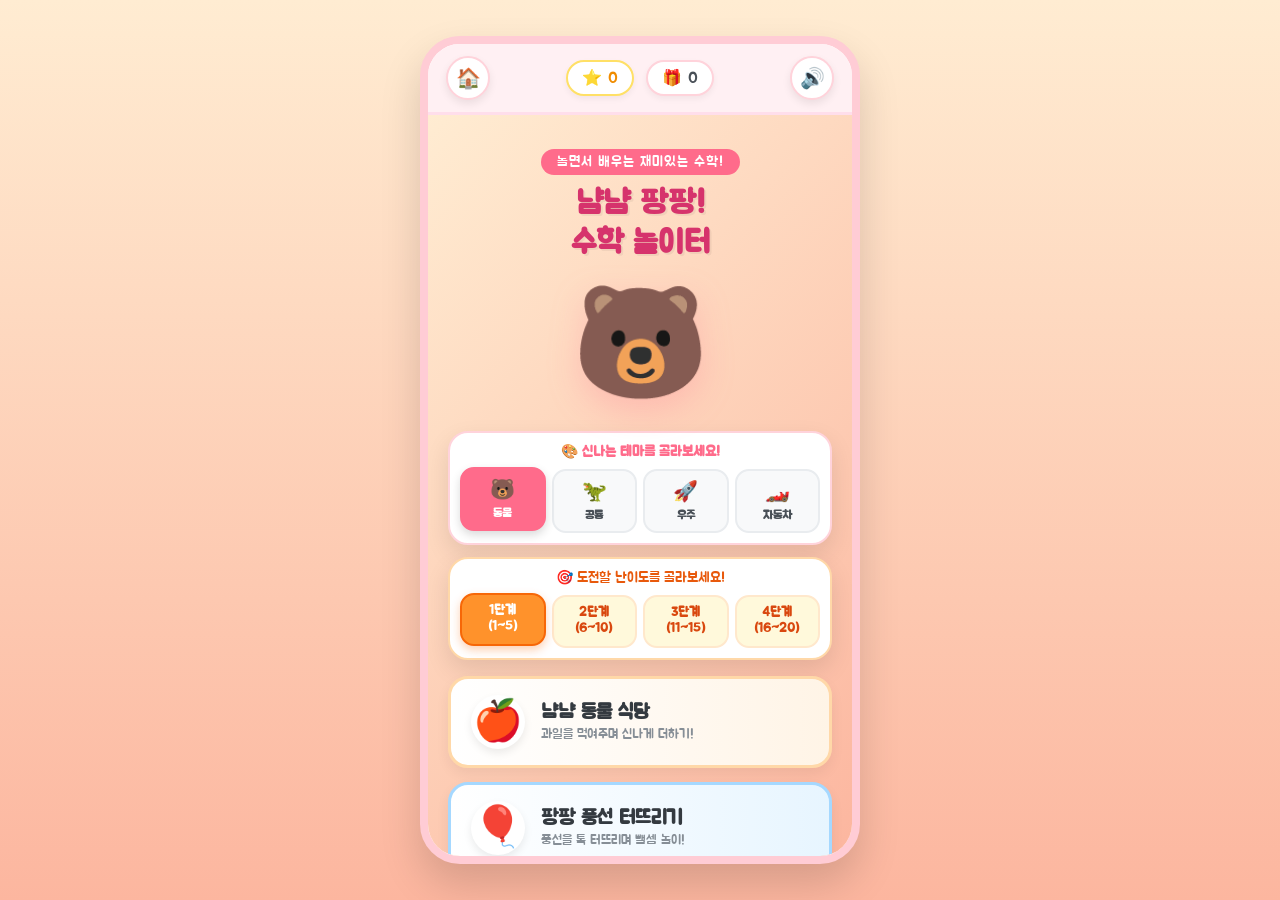
==== commit 42b6c62c: "Update kids math game with neural TTS and levelup system" ====
--- a/독립실행_kids_math_game.html
+++ b/독립실행_kids_math_game.html
@@ -352,14 +352,21 @@
   gap: 8px;
 }
 
+.diff-tabs.four-cols {
+  display: grid;
+  grid-template-columns: repeat(4, 1fr);
+  gap: 6px;
+}
+
 .diff-btn {
   flex: 1;
-  padding: 10px 4px;
+  padding: 8px 2px;
   border: 2px solid #ffe8cc;
   background: #fff9db;
   border-radius: 14px;
   font-family: inherit;
-  font-size: 14px;
+  font-size: 13px;
+  line-height: 1.25;
   font-weight: bold;
   cursor: pointer;
   color: #d9480f;
@@ -816,6 +823,292 @@
 
 .shake-it {
   animation: shake 0.3s ease-in-out;
+}
+
+/* ==================================================== */
+/* 신규: 레벨 목표 진행도 바 & 오답 패널티 & 레벨업 시스템 */
+/* ==================================================== */
+
+/* 레벨 목표 진행 바 */
+.level-goal-bar {
+  background: white;
+  border-radius: 18px;
+  padding: 8px 14px;
+  margin-bottom: 8px;
+  box-shadow: 0 4px 10px rgba(0,0,0,0.05);
+  border: 2px solid #ffd8a8;
+  display: flex;
+  flex-direction: column;
+  gap: 6px;
+}
+
+.level-goal-info {
+  display: flex;
+  align-items: center;
+  justify-content: space-between;
+  font-size: 13px;
+}
+
+.level-badge {
+  background: linear-gradient(135deg, #ff922b, #f76707);
+  color: white;
+  padding: 3px 10px;
+  border-radius: 12px;
+  font-weight: bold;
+  font-size: 12px;
+  letter-spacing: 0.5px;
+  box-shadow: 0 2px 5px rgba(247, 103, 7, 0.3);
+}
+
+.goal-text {
+  color: #495057;
+  font-weight: bold;
+}
+
+.goal-text strong {
+  color: #f08c00;
+}
+
+.progress-track {
+  width: 100%;
+  height: 12px;
+  background: #f1f3f5;
+  border-radius: 10px;
+  overflow: hidden;
+  position: relative;
+  box-shadow: inset 0 1px 3px rgba(0,0,0,0.1);
+}
+
+.progress-fill {
+  height: 100%;
+  background: linear-gradient(90deg, #ffd43b, #ff922b, #ff6b8b);
+  border-radius: 10px;
+  transition: width 0.4s cubic-bezier(0.34, 1.56, 0.64, 1);
+  box-shadow: 0 1px 4px rgba(255, 146, 43, 0.5);
+}
+
+/* 오답 패널티 플로팅 토스트 */
+.penalty-toast {
+  position: absolute;
+  top: 65px;
+  left: 50%;
+  transform: translateX(-50%) translateY(-10px);
+  background: linear-gradient(135deg, #ff6b6b, #fa5252);
+  color: white;
+  padding: 8px 18px;
+  border-radius: 20px;
+  font-size: 14px;
+  font-weight: bold;
+  box-shadow: 0 4px 15px rgba(250, 82, 82, 0.4);
+  opacity: 0;
+  pointer-events: none;
+  z-index: 150;
+  transition: all 0.3s ease;
+}
+
+.penalty-toast.active {
+  opacity: 1;
+  transform: translateX(-50%) translateY(0);
+  animation: penaltyFloat 1.6s forwards ease;
+}
+
+@keyframes penaltyFloat {
+  0% { opacity: 0; transform: translateX(-50%) translateY(-10px) scale(0.9); }
+  20% { opacity: 1; transform: translateX(-50%) translateY(0) scale(1.05); }
+  35% { transform: translateX(-50%) translateY(0) scale(1); }
+  75% { opacity: 1; transform: translateX(-50%) translateY(-5px); }
+  100% { opacity: 0; transform: translateX(-50%) translateY(-25px); }
+}
+
+/* AI 음성 말하기 시각 효과 */
+body.is-ai-speaking .mascot-char {
+  animation: speakingPulse 0.4s infinite alternate ease-in-out;
+}
+
+body.is-ai-speaking .voice-replay-btn {
+  background: #ffec99;
+  border-color: #fcc419;
+  animation: voiceGlow 0.6s infinite alternate;
+}
+
+@keyframes speakingPulse {
+  0% { transform: scale(1) rotate(-2deg); }
+  100% { transform: scale(1.1) rotate(2deg); }
+}
+
+@keyframes voiceGlow {
+  0% { box-shadow: 0 0 5px #ffd43b; }
+  100% { box-shadow: 0 0 16px #ff922b; }
+}
+
+/* 레벨업 대축제 모달 특화 스타일 */
+.levelup-modal {
+  background: linear-gradient(180deg, #ffffff 0%, #fff9db 100%);
+  border: 4px solid #ffd43b;
+  position: relative;
+  overflow: visible;
+}
+
+.levelup-badge {
+  display: inline-block;
+  background: linear-gradient(135deg, #ff922b, #e03131);
+  color: white;
+  padding: 6px 18px;
+  border-radius: 20px;
+  font-size: 14px;
+  font-weight: bold;
+  letter-spacing: 1px;
+  box-shadow: 0 4px 10px rgba(224, 49, 49, 0.4);
+  margin-bottom: 6px;
+  animation: pulse 1s infinite alternate;
+}
+
+.bounce-chest {
+  font-size: 80px;
+  animation: chestBounce 1s infinite ease-in-out;
+  filter: drop-shadow(0 10px 14px rgba(255, 169, 77, 0.4));
+}
+
+@keyframes chestBounce {
+  0%, 100% { transform: translateY(0) scale(1); }
+  50% { transform: translateY(-16px) scale(1.15) rotate(-3deg); }
+}
+
+.levelup-reward-box {
+  background: #fff3bf;
+  border: 2px dashed #f59f00;
+  border-radius: 16px;
+  padding: 10px;
+  margin: 12px 0 16px;
+}
+
+.levelup-btn {
+  background: linear-gradient(135deg, #ff922b, #f76707) !important;
+  color: white !important;
+  box-shadow: 0 6px 16px rgba(247, 103, 7, 0.4) !important;
+  font-size: 16px !important;
+}
+
+/* ==================================================== */
+/* Google Play & iOS App Store 스타일 원클릭 설치 카드 */
+/* ==================================================== */
+.store-install-card {
+  background: linear-gradient(135deg, #f8f9fa, #e9ecef);
+  border: 2px solid #dee2e6;
+  border-radius: 20px;
+  padding: 14px 12px;
+  margin-top: 10px;
+  text-align: center;
+  box-shadow: 0 4px 12px rgba(0, 0, 0, 0.05);
+}
+
+.store-badge-header {
+  font-size: 12px;
+  font-weight: bold;
+  color: #495057;
+  margin-bottom: 10px;
+  display: flex;
+  align-items: center;
+  justify-content: center;
+  gap: 4px;
+}
+
+.store-button-group {
+  display: grid;
+  grid-template-columns: 1fr 1fr;
+  gap: 8px;
+}
+
+.store-install-btn {
+  display: flex;
+  align-items: center;
+  justify-content: center;
+  gap: 8px;
+  padding: 10px 8px;
+  border-radius: 14px;
+  border: none;
+  cursor: pointer;
+  color: white;
+  transition: transform 0.15s, box-shadow 0.15s;
+  text-align: left;
+}
+
+.store-install-btn:active {
+  transform: scale(0.95);
+}
+
+.store-install-btn.google-play {
+  background: linear-gradient(135deg, #01875f, #005f42);
+  box-shadow: 0 4px 10px rgba(1, 135, 95, 0.35);
+}
+
+.store-install-btn.app-store {
+  background: linear-gradient(135deg, #1c7ed6, #1864ab);
+  box-shadow: 0 4px 10px rgba(28, 126, 214, 0.35);
+}
+
+.store-icon {
+  font-size: 22px;
+}
+
+.store-btn-text small {
+  display: block;
+  font-size: 10px;
+  opacity: 0.85;
+  font-weight: normal;
+}
+
+.store-btn-text strong {
+  display: block;
+  font-size: 13px;
+  line-height: 1.2;
+}
+
+.store-install-caption {
+  font-size: 11px;
+  color: #868e96;
+  margin-top: 8px;
+}
+
+/* iOS 설치 안내 모달 */
+.ios-guide-modal {
+  text-align: center;
+  max-width: 340px;
+}
+
+.ios-steps-box {
+  background: #f8f9fa;
+  border-radius: 16px;
+  padding: 12px;
+  margin-top: 14px;
+  text-align: left;
+  display: flex;
+  flex-direction: column;
+  gap: 10px;
+  font-size: 13px;
+  line-height: 1.4;
+  color: #343a40;
+}
+
+.ios-step-item {
+  display: flex;
+  align-items: flex-start;
+  gap: 8px;
+}
+
+.ios-step-item .step-num {
+  background: #1c7ed6;
+  color: white;
+  width: 20px;
+  height: 20px;
+  border-radius: 50%;
+  display: flex;
+  align-items: center;
+  justify-content: center;
+  font-size: 11px;
+  font-weight: bold;
+  flex-shrink: 0;
+  margin-top: 1px;
 }
 
 </style>
@@ -878,13 +1171,14 @@
         </div>
       </div>
 
-      <!-- 난이도 선택 바 (기초 5이하는 제외하고 6~10이 1단계) -->
+      <!-- 난이도 선택 바 (1단계: 1~5부터 4단계: 16~20까지) -->
       <div class="difficulty-selector">
         <div class="diff-title">🎯 도전할 난이도를 골라보세요!</div>
-        <div class="diff-tabs">
-          <button class="diff-btn active" data-level="1">1단계<br>(6~10)</button>
-          <button class="diff-btn" data-level="2">2단계<br>(11~15)</button>
-          <button class="diff-btn" data-level="3">3단계<br>(16~20)</button>
+        <div class="diff-tabs four-cols">
+          <button class="diff-btn active" data-level="1">1단계<br>(1~5)</button>
+          <button class="diff-btn" data-level="2">2단계<br>(6~10)</button>
+          <button class="diff-btn" data-level="3">3단계<br>(11~15)</button>
+          <button class="diff-btn" data-level="4">4단계<br>(16~20)</button>
         </div>
       </div>
 
@@ -922,16 +1216,29 @@
           </div>
         </div>
 
-        <!-- PC 없이 평생 단독 실행 안내 & 다운로드 버튼 -->
-        <div class="standalone-download-card" style="background:#fff9db; border:2px dashed #f59f00; border-radius:18px; padding:12px; margin-top:8px; text-align:center;">
-          <div style="font-size:13px; font-weight:bold; color:#d9480f; margin-bottom:6px;">
-            💻 PC를 끄고도 스마트폰에서 단독 실행하고 싶다면?
+        <!-- Google Play & Apple App Store 스타일 원클릭 앱 설치 센터 -->
+        <div class="store-install-card">
+          <div class="store-badge-header">
+            <span>✨</span> 번거로운 파일 다운로드 NO! 폰에 앱으로 바로 설치
           </div>
-          <a href="독립실행_kids_math_game.html" download="수학놀이터.html" style="display:inline-block; background:#ff922b; color:white; padding:8px 18px; border-radius:14px; text-decoration:none; font-size:14px; font-weight:bold; box-shadow:0 3px 6px rgba(0,0,0,0.15);">
-            📥 스마트폰에 단독실행 파일 다운로드
-          </a>
-          <div style="font-size:11px; color:#868e96; margin-top:6px; line-height:1.4;">
-            다운로드 후 폰의 [내 파일 ➡️ 다운로드]에서 열고<br>[홈 화면에 추가]하면 PC 없이 평생 단독 실행됩니다!
+          <div class="store-button-group">
+            <button id="btn-install-android" class="store-install-btn google-play">
+              <span class="store-icon">▶️</span>
+              <div class="store-btn-text">
+                <small>Google Play 스타일</small>
+                <strong>앱 원클릭 설치</strong>
+              </div>
+            </button>
+            <button id="btn-install-ios" class="store-install-btn app-store">
+              <span class="store-icon">🍏</span>
+              <div class="store-btn-text">
+                <small>iOS App Store 스타일</small>
+                <strong>홈 화면에 추가</strong>
+              </div>
+            </button>
+          </div>
+          <div class="store-install-caption">
+            💡 설치 후 인터넷이나 PC 연결 없이 진짜 앱처럼 켜집니다!
           </div>
         </div>
       </div>
@@ -939,6 +1246,20 @@
 
     <!-- 2. 게임 플레이 화면 (공통) -->
     <section id="game-play-screen" class="screen">
+      <!-- 레벨 목표 및 진행도 게이지 바 -->
+      <div id="level-goal-container" class="level-goal-bar">
+        <div class="level-goal-info">
+          <span class="level-badge" id="current-level-badge">1단계 (1~5)</span>
+          <span class="goal-text" id="goal-remaining-text">승급까지 ⭐ 5개 필요!</span>
+        </div>
+        <div class="progress-track">
+          <div class="progress-fill" id="goal-progress-fill" style="width: 0%;"></div>
+        </div>
+      </div>
+
+      <!-- 오답 패널티 플로팅 토스트 -->
+      <div id="penalty-toast" class="penalty-toast">-⭐ 별 1개가 도망갔어요!</div>
+
       <!-- 안내 문구 및 음성 다시듣기 -->
       <div class="game-header-box">
         <div id="prompt-text" class="prompt-text">문제를 준비하고 있어요...</div>
@@ -988,6 +1309,46 @@
         <button id="modal-next-btn" class="modal-next-btn">다음 문제로 Go! 🚀</button>
       </div>
     </div>
+
+    <!-- 4. 레벨업 대축제 모달 (목표 별 달성 시 등장) -->
+    <div id="levelup-modal-overlay" class="modal-overlay">
+      <div class="reward-modal levelup-modal">
+        <div class="levelup-badge">LEVEL UP! 🚀</div>
+        <div class="reward-icon bounce-chest" id="modal-levelup-icon">🎁</div>
+        <h2 class="reward-title" id="modal-levelup-title">레벨업 대축제!</h2>
+        <p class="reward-desc" id="modal-levelup-desc">축하해요! 다음 단계로 승급했어요!</p>
+        <div class="levelup-reward-box" id="levelup-bonus-box">
+          <span style="font-size:13px; color:#e8590c; font-weight:bold;">🎉 황금 보너스 선물 획득!</span>
+          <div id="levelup-bonus-item" style="font-size:36px; margin-top:4px;">👑</div>
+        </div>
+        <button id="modal-levelup-btn" class="modal-next-btn levelup-btn">다음 단계로 모험 떠나기! 🌟</button>
+      </div>
+    </div>
+
+    <!-- 5. 아이폰(iOS) App Store 스타일 설치 안내 모달 -->
+    <div id="ios-install-modal-overlay" class="modal-overlay">
+      <div class="reward-modal ios-guide-modal">
+        <div class="ios-guide-header">
+          <span style="font-size:36px;">🍏</span>
+          <h2 style="font-size:20px; color:#1c7ed6; margin-top:6px;">아이폰/아이패드 홈 화면에 앱 설치</h2>
+        </div>
+        <div class="ios-steps-box">
+          <div class="ios-step-item">
+            <span class="step-num">1</span>
+            <span>사파리(Safari) 화면 아래의 <strong>공유 버튼 [⎋ 또는 ⬆]</strong>을 탭하세요.</span>
+          </div>
+          <div class="ios-step-item">
+            <span class="step-num">2</span>
+            <span>메뉴를 아래로 스크롤하여 <strong>[홈 화면에 추가 ➕]</strong>를 누르세요.</span>
+          </div>
+          <div class="ios-step-item">
+            <span class="step-num">3</span>
+            <span>우측 상단 <strong>[추가]</strong>를 누르면 진짜 앱으로 설치 완료!</span>
+          </div>
+        </div>
+        <button id="modal-ios-close-btn" class="modal-next-btn" style="background:#1c7ed6; margin-top:14px;">확인했어요! 👍</button>
+      </div>
+    </div>
   </div>
 
   <script>
@@ -997,6 +1358,7 @@
     this.ctx = null;
     this.isMuted = false;
     this.speechEnabled = true;
+    this.currentSpeechAudio = null;
   }
 
   init() {
@@ -1192,32 +1554,227 @@
     } catch(e) {}
   }
 
-  // 한국어 음성 읽어주기 (TTS)
-  speak(text) {
+  // 패널티 사운드: 별이 도망가는 소리 (뾰로롱 하강음)
+  playPenalty() {
+    if (this.isMuted || !this.ctx) return;
+    try {
+      const notes = [659.25, 587.33, 493.88, 392.00]; // E5 -> D5 -> B4 -> G4 하강
+      const t = this.ctx.currentTime;
+      notes.forEach((freq, idx) => {
+        const osc = this.ctx.createOscillator();
+        const gain = this.ctx.createGain();
+        osc.type = 'sine';
+        osc.frequency.setValueAtTime(freq, t + idx * 0.08);
+        gain.gain.setValueAtTime(0.2, t + idx * 0.08);
+        gain.gain.exponentialRampToValueAtTime(0.001, t + idx * 0.08 + 0.18);
+        osc.connect(gain);
+        gain.connect(this.ctx.destination);
+        osc.start(t + idx * 0.08);
+        osc.stop(t + idx * 0.08 + 0.2);
+      });
+    } catch(e) {}
+  }
+
+  // 레벨업 대축제 팡파레 (화려한 상승 팡파레)
+  playLevelUp() {
+    if (this.isMuted || !this.ctx) return;
+    try {
+      // C4 -> E4 -> G4 -> C5 -> E5 -> G5 -> C6
+      const fanfare = [261.63, 329.63, 392.00, 523.25, 659.25, 783.99, 1046.50];
+      const t = this.ctx.currentTime;
+      fanfare.forEach((freq, idx) => {
+        const osc = this.ctx.createOscillator();
+        const gain = this.ctx.createGain();
+        osc.type = 'triangle';
+        osc.frequency.setValueAtTime(freq, t + idx * 0.09);
+        const dur = (idx === fanfare.length - 1) ? 0.6 : 0.12;
+        gain.gain.setValueAtTime(0.25, t + idx * 0.09);
+        gain.gain.exponentialRampToValueAtTime(0.001, t + idx * 0.09 + dur);
+        osc.connect(gain);
+        gain.connect(this.ctx.destination);
+        osc.start(t + idx * 0.09);
+        osc.stop(t + idx * 0.09 + dur + 0.05);
+      });
+    } catch(e) {}
+  }
+
+  // 진행 중인 모든 음성 중지
+  stopSpeech() {
+    if (this.currentSpeechAudio) {
+      try {
+        this.currentSpeechAudio.pause();
+        this.currentSpeechAudio.currentTime = 0;
+      } catch (e) {}
+      this.currentSpeechAudio = null;
+    }
+    if ('speechSynthesis' in window) {
+      window.speechSynthesis.cancel();
+    }
+    document.body.classList.remove('is-ai-speaking');
+  }
+
+  // 고품질 자연스러운 한국어 음성(Voice) 탐색 (오프라인 Fallback용)
+  getBestKoreanVoice() {
+    if (!('speechSynthesis' in window)) return null;
+    const voices = window.speechSynthesis.getVoices();
+    if (!voices || voices.length === 0) return null;
+
+    const koVoices = voices.filter(v => v.lang && (v.lang === 'ko-KR' || v.lang.startsWith('ko')));
+    if (koVoices.length === 0) return null;
+
+    const priorityKeywords = ['google', 'natural', 'neural', 'online', 'yuna', 'sora', 'sunhi', 'injoon'];
+    for (const kw of priorityKeywords) {
+      const found = koVoices.find(v => v.name.toLowerCase().includes(kw));
+      if (found) return found;
+    }
+    return koVoices[0];
+  }
+
+  // 2순위 오프라인 Web Speech API 음성 재생
+  speakFallback(cleanText) {
     if (!this.speechEnabled || !('speechSynthesis' in window)) return;
     try {
       window.speechSynthesis.cancel();
-      const utterance = new SpeechSynthesisUtterance(text);
-      utterance.lang = 'ko-KR';
-      utterance.rate = 0.95;
-      utterance.pitch = 1.3;
-      window.speechSynthesis.speak(utterance);
+      setTimeout(() => {
+        const utterance = new SpeechSynthesisUtterance(cleanText);
+        utterance.lang = 'ko-KR';
+        const bestVoice = this.getBestKoreanVoice();
+        if (bestVoice) utterance.voice = bestVoice;
+
+        utterance.rate = 0.95;
+        utterance.pitch = 1.05;
+
+        utterance.onstart = () => document.body.classList.add('is-ai-speaking');
+        utterance.onend = () => document.body.classList.remove('is-ai-speaking');
+        utterance.onerror = () => document.body.classList.remove('is-ai-speaking');
+
+        window.speechSynthesis.speak(utterance);
+      }, 30);
     } catch (e) {
       console.warn(e);
     }
   }
+
+  // 숫자를 한국어 표준 고유어 발음(수관형사)으로 변환하는 필터 (예: 5대 -> 다섯 대, 3개 -> 세 개, 1! -> 하나!)
+  formatKoreanNaturalSpeech(text) {
+    if (!text) return '';
+
+    // 1. 단위명사(개, 대, 마리, 알, 명 등) 앞의 숫자 변환 (1~20)
+    const nativeUnits = {
+      1: '한', 2: '두', 3: '세', 4: '네', 5: '다섯',
+      6: '여섯', 7: '일곱', 8: '여덟', 9: '아홉', 10: '열',
+      11: '열한', 12: '열두', 13: '열세', 14: '열네', 15: '열다섯',
+      16: '열여섯', 17: '열일곱', 18: '열여덟', 19: '열아홉', 20: '스무'
+    };
+
+    // "5대", "3개", "5개와", "2대 중" 등 단위 앞 숫자를 순우리말로 치환
+    let formatted = text.replace(/(\d+)\s*(개|대|마리|알|명|송이|권|그릇|조각|가지)/g, (match, numStr, unit) => {
+      const n = parseInt(numStr, 10);
+      if (nativeUnits[n]) {
+        return `${nativeUnits[n]} ${unit}`;
+      }
+      return match;
+    });
+
+    // 2. 단독 카운팅 숫자 (터치할 때 "1!", "2!", "3!" 등)를 "하나!", "둘!", "셋!"으로 변환
+    const countingWords = {
+      1: '하나', 2: '둘', 3: '셋', 4: '넷', 5: '다섯',
+      6: '여섯', 7: '일곱', 8: '여덟', 9: '아홉', 10: '열',
+      11: '열하나', 12: '열둘', 13: '열셋', 14: '열넷', 15: '열다섯',
+      16: '열여섯', 17: '열일곱', 18: '열여덟', 19: '열아홉', 20: '스물'
+    };
+
+    formatted = formatted.replace(/^(\d+)([!?.~]*)$/, (match, numStr, punc) => {
+      const n = parseInt(numStr, 10);
+      if (countingWords[n]) {
+        return `${countingWords[n]}${punc}`;
+      }
+      return match;
+    });
+
+    return formatted;
+  }
+
+  // 자연스러운 한국어 음성 읽어주기 (1순위: Google Neural 고품질 여성 성우, 2순위: 로컬 음성)
+  speak(text) {
+    if (!this.speechEnabled) return;
+    this.stopSpeech();
+
+    // 1단계: 순우리말 표준 발음 변환 (5대 -> 다섯 대, 3개 -> 세 개, 1! -> 하나!)
+    const naturalText = this.formatKoreanNaturalSpeech(text);
+
+    // 2단계: 이모지 및 불필요한 기호 제거하여 더욱 맑고 자연스러운 발음 유도
+    const cleanText = naturalText
+      .replace(/[\u{1F300}-\u{1FAFF}\u{2600}-\u{27BF}]/gu, '') // 이모지 제거
+      .replace(/[!?,]/g, (match) => `${match} `) // 구두점 호흡 확보
+      .trim();
+
+    if (!cleanText) return;
+
+    // 1순위: 맑고 부드러운 Google Neural 음성 스트리밍 (진짜 사람 목소리 품질)
+    const ttsUrl = `https://translate.google.com/translate_tts?ie=UTF-8&tl=ko&client=tw-ob&q=${encodeURIComponent(cleanText)}`;
+    const audio = new Audio();
+    this.currentSpeechAudio = audio;
+
+    let fallbackTriggered = false;
+    const triggerFallback = () => {
+      if (fallbackTriggered) return;
+      fallbackTriggered = true;
+      if (this.currentSpeechAudio === audio) {
+        this.currentSpeechAudio = null;
+      }
+      this.speakFallback(cleanText);
+    };
+
+    audio.src = ttsUrl;
+    audio.onplay = () => {
+      document.body.classList.add('is-ai-speaking');
+    };
+    audio.onended = () => {
+      document.body.classList.remove('is-ai-speaking');
+      if (this.currentSpeechAudio === audio) this.currentSpeechAudio = null;
+    };
+    audio.onerror = () => {
+      triggerFallback();
+    };
+
+    const playPromise = audio.play();
+    if (playPromise !== undefined) {
+      playPromise.catch((err) => {
+        // 네트워크 차단 또는 브라우저 정책 시 Web Speech로 자동 전환
+        console.warn('Google Neural TTS play failed, fallback to local voice:', err);
+        triggerFallback();
+      });
+    }
+  }
+}
+
+// 브라우저 음성 목록 비동기 프리로드
+if ('speechSynthesis' in window) {
+  window.speechSynthesis.onvoiceschanged = () => {
+    if (window.sound) window.sound.getBestKoreanVoice();
+  };
 }
 
 window.sound = new SoundManager();
 
 
 // 6세 맞춤형 수학 모험 게임 로직
+
+// 레벨 및 난이도별 목표 설정 (1단계: 1~5 추가 및 4단계 체계)
+const LEVEL_CONFIG = {
+  1: { level: 1, name: '1단계 (1~5)', targetStars: 5, rangeName: '1부터 5까지 기초 셈', reward: '👑' },
+  2: { level: 2, name: '2단계 (6~10)', targetStars: 7, rangeName: '6부터 10까지 셈', reward: '🏆' },
+  3: { level: 3, name: '3단계 (11~15)', targetStars: 8, rangeName: '11부터 15까지 셈', reward: '🌟' },
+  4: { level: 4, name: '4단계 (16~20)', targetStars: 10, rangeName: '20까지 최고 마스터', reward: '🚀' }
+};
 
 // 전역 상태
 const STATE = {
   stars: 0,
   currentMode: null, // 'add', 'sub', 'quiz'
-  difficulty: 1,     // 1단계: 6~10 (5이하는 제외됨), 2단계: 11~15, 3단계: 16~20
+  difficulty: 1,     // 1단계: 1~5, 2단계: 6~10, 3단계: 11~15, 4단계: 16~20
+  stageStars: 0,     // 현재 레벨 목표 달성용 별 개수
   currentTheme: 'animals', // 'animals', 'dino', 'space', 'car'
   currentProblem: null,
   eatenCount: 0,
@@ -1230,17 +1787,18 @@
 const STICKER_POOL = [
   '⭐', '🌟', '🌈', '🍭', '🍓', '🧁', '🍦', '🍕',
   '🐶', '🐱', '🐰', '🐻', '🐼', '🦁', '🦖', '🚀',
-  '🏎️', '⚽', '👑', '🎁', '🎈', '💖', '🦄', '🐣'
+  '🏎️', '⚽', '👑', '🎁', '🎈', '💖', '🦄', '🐣',
+  '🏆', '🎪', '🛸', '💎', '🍉', '🥨', '🍰', '🐬'
 ];
 
-// 테마 정의 (아이들이 좋아하는 4가지 모험 월드)
+// 테마 정의 (자연스러운 쉼표 호흡 및 다정한 말투 적용)
 const THEMES = {
   animals: {
     id: 'animals',
     name: '동물 친구들',
     mascot: '🐻',
     title: '냠냠 팡팡!<br>수학 놀이터',
-    voiceIntro: '귀여운 동물 친구들과 놀아봐요!',
+    voiceIntro: '안녕! 귀여운 동물 친구들과 신나게 놀아봐요!',
     targets: [
       { icon: '🐻', name: '곰돌이' },
       { icon: '🐰', name: '토끼' },
@@ -1250,11 +1808,11 @@
       { icon: '🦁', name: '사자' }
     ],
     addItems: ['🍎', '🍓', '🍌', '🍇', '🥕', '🍩', '🍪', '🥞'],
-    addPrompt: (t, n1, n2) => `${t.name}에게 간식 ${n1}개와 ${n2}개를 줄 거야. 모두 몇 개일까?`,
+    addPrompt: (t, n1, n2) => `${t.name}에게, 간식 ${n1}개와, ${n2}개를 줄 거야. 모두 몇 개일까?`,
     addTitle: (t) => `${t.icon} ${t.name}에게 줄 간식은 모두 몇 개일까?`,
     addFeedAction: () => window.sound.playNom(),
     subItems: ['🎈', '🔴', '🟡', '🟢', '🟣', '🟠', '🔵'],
-    subPrompt: (n1, n2) => `풍선 ${n1}개 중에 ${n2}개를 톡 터뜨려봐! 남은 풍선은 몇 개일까?`,
+    subPrompt: (n1, n2) => `풍선 ${n1}개 중에, ${n2}개를 톡 터뜨려봐! 남은 풍선은 몇 개일까?`,
     subTitle: (n2) => `풍선 ${n2}개를 톡! 터뜨리고 남은 개수를 맞춰봐!`,
     subUnit: '개',
     subAction: () => window.sound.playPop()
@@ -1264,7 +1822,7 @@
     name: '공룡 대탐험',
     mascot: '🦖',
     title: '쿵쿵 크아앙!<br>공룡 수학 모험',
-    voiceIntro: '쿵쿵! 신나는 공룡 대탐험이에요!',
+    voiceIntro: '쿵쿵! 멋진 공룡 대탐험을 시작해요!',
     targets: [
       { icon: '🦖', name: '티라노' },
       { icon: '🦕', name: '브라키오' },
@@ -1272,11 +1830,11 @@
       { icon: '🐊', name: '아기공룡' }
     ],
     addItems: ['🍖', '🥩', '🍗', '🌿', '🪵', '🍄', '🍎'],
-    addPrompt: (t, n1, n2) => `배고픈 ${t.name}에게 먹이 ${n1}개와 ${n2}개를 먹여줄 거야. 모두 몇 개일까?`,
+    addPrompt: (t, n1, n2) => `배고픈 ${t.name}에게, 먹이 ${n1}개와, ${n2}개를 먹여줄 거야. 모두 몇 개일까?`,
     addTitle: (t) => `${t.icon} ${t.name}에게 줄 먹이는 모두 몇 개일까?`,
     addFeedAction: () => window.sound.playDinoStomp(),
     subItems: ['🥚', '🥚', '🥚', '🥚', '🥚', '🥚', '🥚'],
-    subPrompt: (n1, n2) => `공룡 알 ${n1}개 중 ${n2}개를 톡톡 깨뜨려봐! 남은 알은 몇 개일까?`,
+    subPrompt: (n1, n2) => `공룡 알 ${n1}개 중에서, ${n2}개를 톡톡 깨뜨려봐! 남은 알은 몇 개일까?`,
     subTitle: (n2) => `공룡 알 ${n2}개를 톡! 깨뜨리고 남은 알을 세어봐!`,
     subUnit: '개',
     subAction: () => window.sound.playDinoStomp()
@@ -1286,7 +1844,7 @@
     name: '우주 별나라',
     mascot: '🚀',
     title: '슈우웅 퓨융!<br>우주 수학 탐험',
-    voiceIntro: '반짝반짝 신비한 우주 탐험이에요!',
+    voiceIntro: '반짝반짝 신비한 우주로 모험을 떠나요!',
     targets: [
       { icon: '🚀', name: '우주선' },
       { icon: '🛸', name: 'UFO' },
@@ -1294,11 +1852,11 @@
       { icon: '👾', name: '외계인 친구' }
     ],
     addItems: ['⭐', '⚡', '🔋', '💎', '🪐', '💫', '🌟'],
-    addPrompt: (t, n1, n2) => `${t.name}에 별 에너지 ${n1}개와 ${n2}개를 충전할 거야. 모두 몇 개일까?`,
+    addPrompt: (t, n1, n2) => `${t.name}에, 별 에너지 ${n1}개와, ${n2}개를 충전할 거야. 모두 몇 개일까?`,
     addTitle: (t) => `${t.icon} ${t.name}에 충전할 에너지는 모두 몇 개일까?`,
     addFeedAction: () => window.sound.playStar(),
     subItems: ['☄️', '🌑', '🪐', '🌌', '🛸', '🛰️', '💫'],
-    subPrompt: (n1, n2) => `우주 운석 ${n1}개 중 ${n2}개를 레이저로 팡! 파괴해봐! 남은 운석은 몇 개일까?`,
+    subPrompt: (n1, n2) => `우주 운석 ${n1}개 중, ${n2}개를 레이저로 팡! 쏘아봐! 남은 운석은 몇 개일까?`,
     subTitle: (n2) => `운석 ${n2}개를 레이저로 팡! 쏘고 남은 것을 세어봐!`,
     subUnit: '개',
     subAction: () => window.sound.playLaser()
@@ -1308,7 +1866,7 @@
     name: '씽씽 자동차',
     mascot: '🏎️',
     title: '부릉부릉 빵빵!<br>자동차 수학 레이싱',
-    voiceIntro: '부릉부릉! 신나는 자동차 레이싱이에요!',
+    voiceIntro: '부릉부릉! 신나는 자동차 레이싱을 출발해요!',
     targets: [
       { icon: '🅿️', name: '주차장' },
       { icon: '🏁', name: '도착지' },
@@ -1316,11 +1874,11 @@
       { icon: '🚏', name: '정류장' }
     ],
     addItems: ['🚗', '🚙', '🚕', '🚓', '🚑', '🚒', '🚚', '🏎️'],
-    addPrompt: (t, n1, n2) => `${t.name}에 자동차 ${n1}대와 ${n2}대가 들어왔어. 모두 몇 대일까?`,
+    addPrompt: (t, n1, n2) => `${t.name}에, 자동차 ${n1}대와, ${n2}대가 들어왔어. 모두 몇 대일까?`,
     addTitle: (t) => `${t.icon} ${t.name}에 모인 자동차는 모두 몇 대일까?`,
     addFeedAction: () => window.sound.playCarHonk(),
     subItems: ['🚗', '🚕', '🚙', '🏎️', '🚐', '🚚', '🛵'],
-    subPrompt: (n1, n2) => `자동차 ${n1}대 중 ${n2}대가 부릉 출발했어! 남은 차는 몇 대일까?`,
+    subPrompt: (n1, n2) => `자동차 ${n1}대 중, ${n2}대가 부릉 출발했어! 남은 차는 몇 대일까?`,
     subTitle: (n2) => `자동차 ${n2}대를 탭해서 슝 출발시키고 남은 차를 세어봐!`,
     subUnit: '대',
     subAction: () => window.sound.playCarHonk()
@@ -1332,18 +1890,21 @@
   loadSavedData();
   setupUIEventListeners();
   updateHeaderStats();
+  updateLevelGoalProgress();
 });
 
 function loadSavedData() {
   try {
     const savedStars = localStorage.getItem('math_kids_stars');
+    const savedStageStars = localStorage.getItem('math_kids_stage_stars');
     const savedStickers = localStorage.getItem('math_kids_stickers');
     const savedDiff = localStorage.getItem('math_kids_diff');
     const savedTheme = localStorage.getItem('math_kids_theme');
     if (savedStars) STATE.stars = parseInt(savedStars, 10);
+    if (savedStageStars) STATE.stageStars = parseInt(savedStageStars, 10);
     if (savedStickers) STATE.stickers = JSON.parse(savedStickers);
     if (savedDiff) {
-      STATE.difficulty = parseInt(savedDiff, 10);
+      STATE.difficulty = Math.max(1, Math.min(4, parseInt(savedDiff, 10)));
       document.querySelectorAll('.diff-btn').forEach(btn => {
         btn.classList.toggle('active', parseInt(btn.dataset.level, 10) === STATE.difficulty);
       });
@@ -1359,6 +1920,7 @@
 function saveData() {
   try {
     localStorage.setItem('math_kids_stars', STATE.stars);
+    localStorage.setItem('math_kids_stage_stars', STATE.stageStars);
     localStorage.setItem('math_kids_stickers', JSON.stringify(STATE.stickers));
     localStorage.setItem('math_kids_diff', STATE.difficulty);
     localStorage.setItem('math_kids_theme', STATE.currentTheme);
@@ -1429,19 +1991,22 @@
     });
   });
 
-  // 난이도 선택 버튼 (1단계: 6~10부터 시작)
+  // 난이도 선택 버튼 (1단계: 1~5부터 4단계: 16~20까지)
   document.querySelectorAll('.diff-btn').forEach(btn => {
     btn.addEventListener('click', (e) => {
       window.sound.playClick();
       document.querySelectorAll('.diff-btn').forEach(b => b.classList.remove('active'));
       e.currentTarget.classList.add('active');
       STATE.difficulty = parseInt(e.currentTarget.dataset.level, 10);
+      STATE.stageStars = 0; // 새 난이도 선택 시 목표 별 리셋
       saveData();
+      updateLevelGoalProgress();
       
       const diffNames = {
-        1: '1단계, 6부터 10까지 덧셈 뺄셈이에요!',
-        2: '2단계, 10 만들기랑 15까지 도전해봐요!',
-        3: '3단계, 20까지 최고 난이도예요!'
+        1: '1단계, 1부터 5까지 재미있는 기초 셈이에요!',
+        2: '2단계, 6부터 10까지 덧셈 뺄셈이에요!',
+        3: '3단계, 11부터 15까지 도전해봐요!',
+        4: '4단계, 20까지 최고 난이도 마스터예요!'
       };
       window.sound.speak(diffNames[STATE.difficulty]);
     });
@@ -1474,39 +2039,92 @@
 }
 
 // ----------------------------------------------------
-// 문제 생성기 (난이도 1단계는 6~10 수 범위 보장)
+// 목표 진행도 및 상단 상태 UI 갱신
+// ----------------------------------------------------
+function updateLevelGoalProgress() {
+  const config = LEVEL_CONFIG[STATE.difficulty] || LEVEL_CONFIG[1];
+  const badgeEl = document.getElementById('current-level-badge');
+  const textEl = document.getElementById('goal-remaining-text');
+  const fillEl = document.getElementById('goal-progress-fill');
+  
+  if (badgeEl) badgeEl.textContent = config.name;
+  
+  const current = Math.min(STATE.stageStars, config.targetStars);
+  const remaining = Math.max(0, config.targetStars - current);
+  const pct = Math.min(100, Math.round((current / config.targetStars) * 100));
+
+  if (textEl) {
+    if (remaining === 0) {
+      textEl.innerHTML = `🎉 <strong>목표 달성! 레벨업!</strong>`;
+    } else {
+      textEl.innerHTML = `승급까지 ⭐ <strong>${remaining}개</strong> 남음!`;
+    }
+  }
+  if (fillEl) fillEl.style.width = `${pct}%`;
+}
+
+// 오답 패널티 플로팅 토스트 표시
+function triggerPenaltyToast() {
+  const toast = document.getElementById('penalty-toast');
+  if (!toast) return;
+  toast.classList.remove('active');
+  void toast.offsetWidth; // 리플로우
+  toast.classList.add('active');
+  setTimeout(() => {
+    toast.classList.remove('active');
+  }, 1600);
+}
+
+// ----------------------------------------------------
+// 문제 생성기 (1단계: 1~5, 2단계: 6~10, 3단계: 11~15, 4단계: 16~20)
 // ----------------------------------------------------
 function generateProblem(type) {
   let num1, num2, ans;
   
   if (type === 'add') {
     if (STATE.difficulty === 1) {
+      // 1단계: 1~5 (합이 2~5)
+      ans = Math.floor(Math.random() * 4) + 2; // 2, 3, 4, 5
+      num1 = Math.floor(Math.random() * (ans - 1)) + 1;
+      num2 = ans - num1;
+    } else if (STATE.difficulty === 2) {
+      // 2단계: 6~10 (합이 6~10)
       ans = Math.floor(Math.random() * 5) + 6; // 6, 7, 8, 9, 10
       num1 = Math.floor(Math.random() * (ans - 2)) + 1;
       num2 = ans - num1;
-    } else if (STATE.difficulty === 2) {
-      ans = Math.floor(Math.random() * 6) + 10; // 10 ~ 15
-      num1 = Math.floor(Math.random() * 6) + 4;
+    } else if (STATE.difficulty === 3) {
+      // 3단계: 11~15 (합이 11~15)
+      ans = Math.floor(Math.random() * 5) + 11; // 11, 12, 13, 14, 15
+      num1 = Math.floor(Math.random() * 5) + 4;
       num2 = ans - num1;
     } else {
-      ans = Math.floor(Math.random() * 7) + 14; // 14 ~ 20
-      num1 = Math.floor(Math.random() * 7) + 7;
+      // 4단계: 16~20 (합이 16~20)
+      ans = Math.floor(Math.random() * 5) + 16; // 16, 17, 18, 19, 20
+      num1 = Math.floor(Math.random() * 6) + 7;
       num2 = ans - num1;
     }
     return { num1, num2, ans, type: '+' };
   } else {
     // 뺄셈
     if (STATE.difficulty === 1) {
-      num1 = Math.floor(Math.random() * 5) + 6; // 6, 7, 8, 9, 10
+      // 1단계: 1~5 (num1이 2~5)
+      num1 = Math.floor(Math.random() * 4) + 2; // 2, 3, 4, 5
+      num2 = Math.floor(Math.random() * (num1 - 1)) + 1;
+      ans = num1 - num2;
+    } else if (STATE.difficulty === 2) {
+      // 2단계: 6~10 (num1이 6~10)
+      num1 = Math.floor(Math.random() * 5) + 6; // 6 ~ 10
       num2 = Math.floor(Math.random() * (num1 - 2)) + 1;
       ans = num1 - num2;
-    } else if (STATE.difficulty === 2) {
-      num1 = Math.floor(Math.random() * 6) + 10;
-      num2 = Math.floor(Math.random() * 6) + 3;
+    } else if (STATE.difficulty === 3) {
+      // 3단계: 11~15 (num1이 11~15)
+      num1 = Math.floor(Math.random() * 5) + 11;
+      num2 = Math.floor(Math.random() * 5) + 3;
       ans = num1 - num2;
     } else {
-      num1 = Math.floor(Math.random() * 6) + 15;
-      num2 = Math.floor(Math.random() * 8) + 5;
+      // 4단계: 16~20 (num1이 16~20)
+      num1 = Math.floor(Math.random() * 5) + 16;
+      num2 = Math.floor(Math.random() * 6) + 5;
       ans = num1 - num2;
     }
     return { num1, num2, ans, type: '-' };
@@ -1740,14 +2358,21 @@
   const choicesArea = document.getElementById('choices-area');
   choicesArea.innerHTML = '';
 
-  // 오답 후보 2개 생성 (정답과 1~3 차이나는 숫자)
+  // 오답 후보 2개 생성 (정답과 1~3 차이나는 숫자, 0 이하 제외)
   const choices = [correctAns];
-  while (choices.length < 3) {
-    const diff = (Math.random() > 0.5 ? 1 : -1) * (Math.floor(Math.random() * 2) + 1);
+  let loopCount = 0;
+  while (choices.length < 3 && loopCount < 40) {
+    loopCount++;
+    const diff = (Math.random() > 0.5 ? 1 : -1) * (Math.floor(Math.random() * 3) + 1);
     const candidate = correctAns + diff;
     if (candidate > 0 && !choices.includes(candidate)) {
       choices.push(candidate);
     }
+  }
+  let fallback = 1;
+  while (choices.length < 3) {
+    if (!choices.includes(fallback)) choices.push(fallback);
+    fallback++;
   }
 
   // 보기 섞기
@@ -1776,7 +2401,7 @@
   else if (STATE.currentMode === 'quiz') nextQuizProblem();
 }
 
-// 정답 선택 처리
+// 정답 선택 처리 (보상, 레벨업 판별 및 오답 패널티)
 function handleAnswer(selectedVal, correctAns, btnElement) {
   if (selectedVal === correctAns) {
     // 정답! - 버튼 중복 클릭 방지
@@ -1784,45 +2409,126 @@
 
     window.sound.playCorrect();
     document.getElementById('eq-ans').textContent = correctAns;
+    
+    // 별 및 스테이지 목표 별 획득
     STATE.stars += 1;
+    STATE.stageStars += 1;
     
     // 랜덤 스티커 보상 획득
     const newSticker = STICKER_POOL[Math.floor(Math.random() * STICKER_POOL.length)];
     STATE.stickers.push(newSticker);
     saveData();
     updateHeaderStats();
+    updateLevelGoalProgress();
 
     // 폭죽(컨페티) 발사
     triggerConfetti();
 
-    // 칭찬 멘트
-    const compliments = [
-      '정답이야! 정말 대단해!',
-      '와아! 천재 아니야? 멋져!',
-      '딩동댕! 칭찬 스티커를 줄게!',
-      '우와! 최고야 최고!'
-    ];
-    const praise = compliments[Math.floor(Math.random() * compliments.length)];
-    window.sound.speak(`${correctAns}! ${praise}`);
-
-    // 축하 팝업 모달 띄우기
-    setTimeout(() => {
-      showRewardModal(newSticker, praise);
-    }, 450);
+    const config = LEVEL_CONFIG[STATE.difficulty] || LEVEL_CONFIG[1];
+
+    // 목표 별 개수 달성 시 -> 레벨업 대축제 모달!
+    if (STATE.stageStars >= config.targetStars) {
+      setTimeout(() => {
+        showLevelUpModal(config);
+      }, 400);
+    } else {
+      // 일반 정답 칭찬 및 보상 모달
+      const compliments = [
+        '정답이야! 정말 대단해!',
+        '와아! 천재 아니야? 멋져!',
+        '딩동댕! 칭찬 스티커를 줄게!',
+        '우와! 최고야 최고!'
+      ];
+      const praise = compliments[Math.floor(Math.random() * compliments.length)];
+      window.sound.speak(`${correctAns}! ${praise}`);
+
+      setTimeout(() => {
+        showRewardModal(newSticker, praise);
+      }, 450);
+    }
   } else {
-    // 오답 (기죽지 않는 따뜻한 피드백)
-    window.sound.playEncourage();
+    // 오답 (스마트 패널티: 별 1개 감소 및 시각 효과)
+    window.sound.playPenalty();
     btnElement.classList.add('shake-it');
     setTimeout(() => btnElement.classList.remove('shake-it'), 400);
 
-    const encourages = [
-      '괜찮아! 다시 한번 세어볼까?',
-      '아쉽다! 천천히 다시 해보자!',
-      '할 수 있어! 하나씩 콕콕 세어봐!'
+    // 유아 친화적 감점 패널티 (0개 미만 방어선)
+    let penaltyOccurred = false;
+    if (STATE.stars > 0) {
+      STATE.stars -= 1;
+      penaltyOccurred = true;
+    }
+    if (STATE.stageStars > 0) {
+      STATE.stageStars -= 1;
+    }
+    saveData();
+    updateHeaderStats();
+    updateLevelGoalProgress();
+
+    // 플로팅 토스트 표시
+    triggerPenaltyToast();
+
+    // 다정한 격려 음성
+    const penaltyMsgs = [
+      '앗, 별 하나가 도망갔어요! 다시 맞추면 별을 되찾을 수 있어! 힘내!',
+      '괜찮아! 천천히 다시 세어보고 별을 다시 찾아오자!',
+      '아쉽다! 하나씩 콕콕 다시 세어볼까? 할 수 있어!'
     ];
-    const msg = encourages[Math.floor(Math.random() * encourages.length)];
+    const msg = penaltyMsgs[Math.floor(Math.random() * penaltyMsgs.length)];
     window.sound.speak(msg);
   }
+}
+
+// 레벨업 대축제 모달 표시 (목표 달성 시 화려한 승급)
+function showLevelUpModal(currentConfig) {
+  window.sound.playLevelUp();
+  triggerConfetti();
+
+  const isMaxLevel = STATE.difficulty >= 4;
+  const nextLevelNum = isMaxLevel ? 4 : STATE.difficulty + 1;
+  const bonusReward = currentConfig.reward || '👑';
+  STATE.stickers.push(bonusReward);
+  
+  // 스테이지 별 초기화 및 다음 단계 진입
+  STATE.stageStars = 0;
+  if (!isMaxLevel) {
+    STATE.difficulty = nextLevelNum;
+  }
+  saveData();
+  updateHeaderStats();
+  updateLevelGoalProgress();
+
+  // 홈 화면 난이도 버튼 활성화 상태 동기화
+  document.querySelectorAll('.diff-btn').forEach(btn => {
+    btn.classList.toggle('active', parseInt(btn.dataset.level, 10) === STATE.difficulty);
+  });
+
+  const modalOverlay = document.getElementById('levelup-modal-overlay');
+  const titleEl = document.getElementById('modal-levelup-title');
+  const descEl = document.getElementById('modal-levelup-desc');
+  const bonusItemEl = document.getElementById('levelup-bonus-item');
+  const nextBtn = document.getElementById('modal-levelup-btn');
+
+  if (isMaxLevel) {
+    titleEl.textContent = '🌟 수학 챔피언 등극!';
+    descEl.textContent = '축하해요! 모든 단계를 완벽하게 정복했어요!';
+    nextBtn.textContent = '계속해서 최고 마스터 도전하기! 🚀';
+    window.sound.speak('축하합니다! 모든 단계를 완벽하게 정복한 수학 챔피언이에요!');
+  } else {
+    titleEl.textContent = '🎉 레벨업 대축제!';
+    descEl.textContent = `축하해요! 이제 ${LEVEL_CONFIG[nextLevelNum].name}로 승급합니다!`;
+    nextBtn.textContent = `${LEVEL_CONFIG[nextLevelNum].name}로 모험 떠나기! 🚀`;
+    window.sound.speak(`와아! 목표를 달성했어요! 축하합니다! 이제 ${LEVEL_CONFIG[nextLevelNum].name}로 승급했어요!`);
+  }
+
+  bonusItemEl.textContent = bonusReward;
+  modalOverlay.classList.add('active');
+
+  nextBtn.onclick = (e) => {
+    e.stopPropagation();
+    modalOverlay.classList.remove('active');
+    goToNextProblem();
+  };
 }
 
 // 축하 모달 표시 (1.5초 후 자동 다음 문제 이동 + 화면 어디든 탭해도 즉시 이동)
@@ -1938,7 +2644,7 @@
         navigator.serviceWorker.register('./sw.js')
           .then((reg) => {
             console.log('SW 등록 성공:', reg.scope);
-            reg.update(); // 최신 버전 있는지 즉시 확인
+            reg.update();
           })
           .catch((err) => console.log('SW 등록 실패:', err));
       });
@@ -1952,19 +2658,55 @@
       });
     }
 
-    // 안드로이드 앱 원클릭 설치 (PWA beforeinstallprompt)
+    // 안드로이드 & iOS 스토어 스타일 원클릭 앱 설치 연동
     let deferredPrompt = null;
     const installBanner = document.getElementById('pwa-install-banner');
     const installBtn = document.getElementById('pwa-install-btn');
     const closeBtn = document.getElementById('pwa-close-btn');
 
+    const androidBtn = document.getElementById('btn-install-android');
+    const iosBtn = document.getElementById('btn-install-ios');
+    const iosModal = document.getElementById('ios-install-modal-overlay');
+    const iosCloseBtn = document.getElementById('modal-ios-close-btn');
+
     window.addEventListener('beforeinstallprompt', (e) => {
       e.preventDefault();
       deferredPrompt = e;
-      if (installBanner) {
-        installBanner.style.display = 'flex';
+      if (installBanner) installBanner.style.display = 'flex';
+      if (androidBtn) {
+        androidBtn.classList.add('ready');
       }
     });
+
+    // 안드로이드 (Google Play 스타일 원클릭 앱 설치)
+    if (androidBtn) {
+      androidBtn.addEventListener('click', async () => {
+        window.sound.playClick();
+        if (deferredPrompt) {
+          deferredPrompt.prompt();
+          const { outcome } = await deferredPrompt.userChoice;
+          console.log('User install choice:', outcome);
+          deferredPrompt = null;
+        } else {
+          // 이미 앱으로 설치되었거나 브라우저 메뉴 지원 안내
+          alert('💡 브라우저 메뉴(점 3개)에서 [앱 설치] 또는 [홈 화면에 추가]를 누르시면 스마트폰 바탕화면에 즉시 설치됩니다!');
+        }
+      });
+    }
+
+    // iOS (App Store 스타일 홈 화면 추가)
+    if (iosBtn) {
+      iosBtn.addEventListener('click', () => {
+        window.sound.playClick();
+        if (iosModal) iosModal.classList.add('active');
+      });
+    }
+
+    if (iosCloseBtn && iosModal) {
+      iosCloseBtn.addEventListener('click', () => {
+        iosModal.classList.remove('active');
+      });
+    }
 
     if (installBtn) {
       installBtn.addEventListener('click', async () => {
@@ -1985,7 +2727,7 @@
 
     window.addEventListener('appinstalled', () => {
       if (installBanner) installBanner.style.display = 'none';
-      console.log('PWA 앱 설치 완료!');
+      alert('🎉 냠냠 팡팡 수학 놀이터 앱이 성공적으로 설치되었습니다!');
     });
   </script>
 </body>
